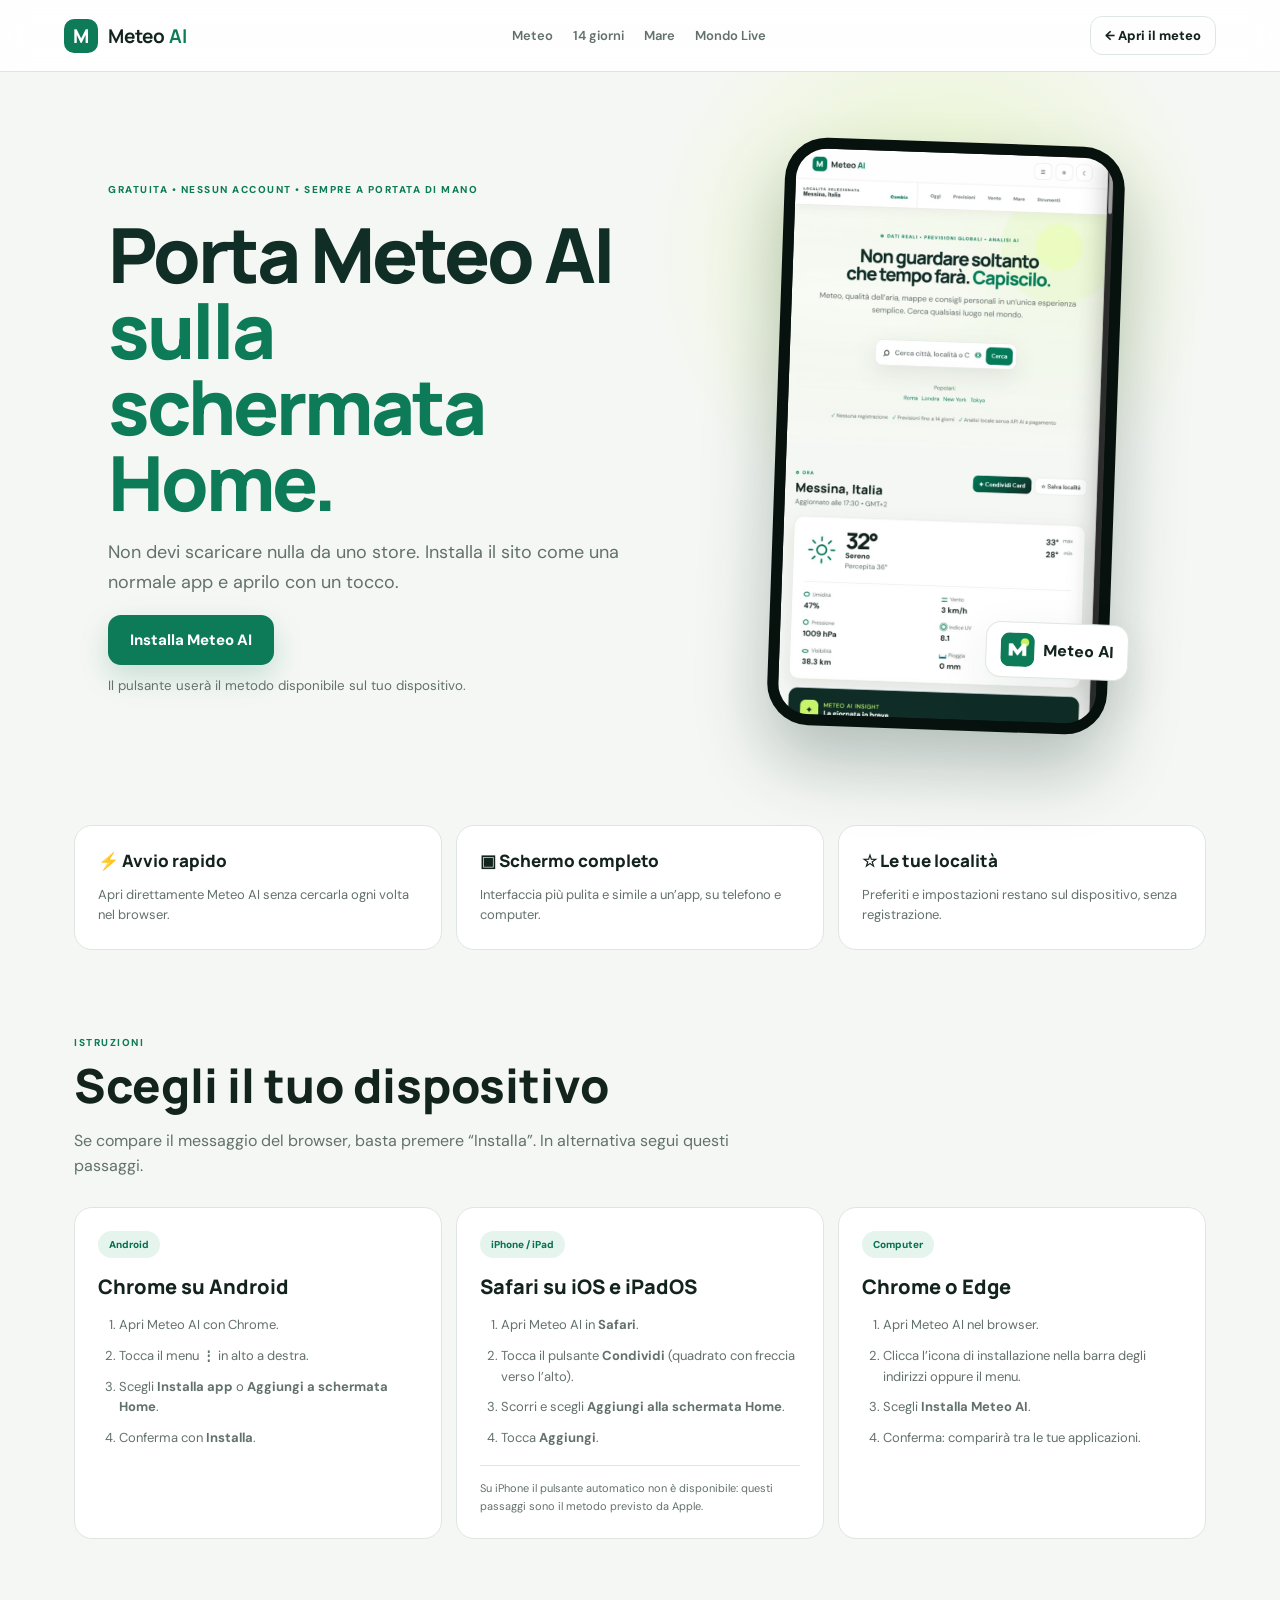
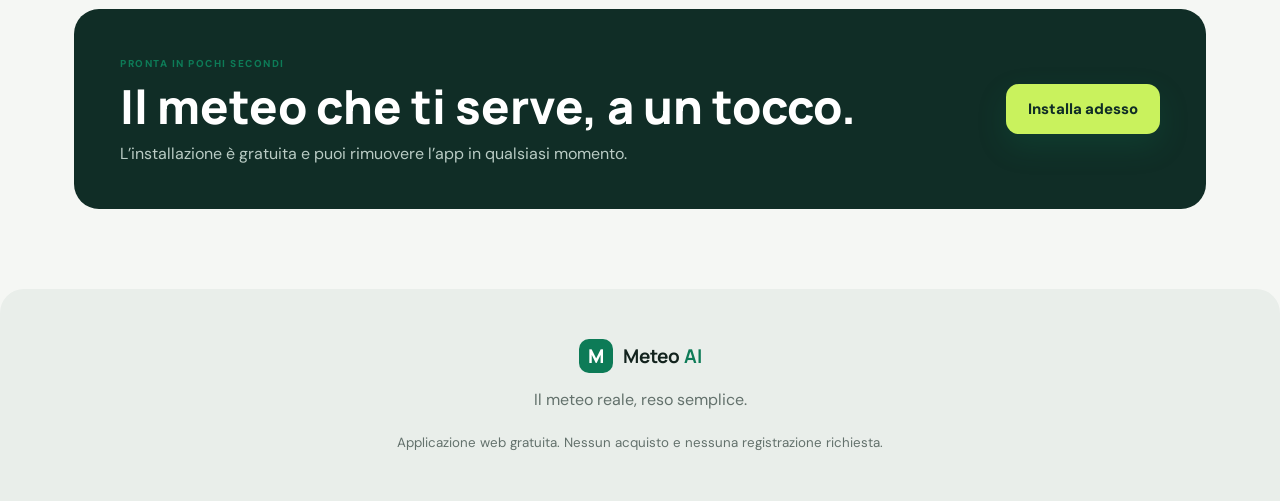
==== installa.html @ ae8e571f "Initial commit: Meteo AI project" ====
<!doctype html>
<html lang="it">
<head>
  <meta charset="UTF-8" />
  <meta name="viewport" content="width=device-width, initial-scale=1.0" />
  <meta name="description" content="Installa gratuitamente Meteo AI su Android, iPhone, iPad, Windows, macOS e Linux per consultare più rapidamente meteo, vento e mare." />
  <meta name="robots" content="index,follow,max-image-preview:large" />
  <meta name="theme-color" content="#0d7b57" />
  <meta property="og:title" content="Installa gratis Meteo AI sul tuo dispositivo" />
  <meta property="og:description" content="Aggiungi Meteo AI alla schermata Home: avvio rapido, esperienza a tutto schermo e nessun account necessario." />
  <meta property="og:type" content="website" />
  <meta property="og:url" content="https://meteo-ai.vercel.app/installa.html" />
  <meta property="og:site_name" content="Meteo AI" />
  <meta property="og:locale" content="it_IT" />
  <meta property="og:image" content="https://meteo-ai.vercel.app/social-preview.jpg?v=20260723b" />
  <meta property="og:image:url" content="https://meteo-ai.vercel.app/social-preview.jpg?v=20260723b" />
  <meta property="og:image:secure_url" content="https://meteo-ai.vercel.app/social-preview.jpg?v=20260723b" />
  <meta property="og:image:type" content="image/jpeg" />
  <meta property="og:image:width" content="1200" />
  <meta property="og:image:height" content="630" />
  <meta property="og:image:alt" content="Meteo AI — Il meteo reale, reso semplice" />
  <meta name="twitter:card" content="summary_large_image" />
  <meta name="twitter:image" content="https://meteo-ai.vercel.app/social-preview.jpg?v=20260723b" />
  <link rel="canonical" href="https://meteo-ai.vercel.app/installa.html" />
  <link rel="manifest" href="/manifest.webmanifest" />
  <link rel="icon" href="/icon.svg" type="image/svg+xml" />
  <link rel="apple-touch-icon" sizes="180x180" href="/apple-touch-icon.png" />
  <meta name="mobile-web-app-capable" content="yes" />
  <meta name="apple-mobile-web-app-capable" content="yes" />
  <meta name="apple-mobile-web-app-status-bar-style" content="default" />
  <meta name="apple-mobile-web-app-title" content="Meteo AI" />
  <title>Installa Meteo AI gratis | Android, iPhone e computer</title>
  <link rel="preconnect" href="https://fonts.googleapis.com">
  <link rel="preconnect" href="https://fonts.gstatic.com" crossorigin>
  <link href="https://fonts.googleapis.com/css2?family=DM+Sans:wght@400;500;600;700&family=Manrope:wght@600;700;800&display=swap" rel="stylesheet">
  <link rel="stylesheet" href="/styles.css" />
  <link rel="stylesheet" href="/install.css" />
  <script type="application/ld+json">
  {"@context":"https://schema.org","@type":"WebPage","name":"Installa Meteo AI","url":"https://meteo-ai.vercel.app/installa.html","description":"Guida per installare gratuitamente Meteo AI su smartphone, tablet e computer.","inLanguage":"it-IT","isPartOf":{"@id":"https://meteo-ai.vercel.app/#website"}}
  </script>
</head>
<body class="install-page">
  <header class="topbar install-topbar">
    <a class="brand" href="/"><span class="brand-mark">M</span><span>Meteo <b>AI</b></span></a>
    <nav><a href="/">Meteo</a><a href="/#fourteenDays">14 giorni</a><a href="/#marineSection">Mare</a><a href="/world-live.html">Mondo Live</a></nav>
    <a class="install-back" href="/">← Apri il meteo</a>
  </header>
  <main class="install-main">
    <section class="install-hero">
      <div>
        <span class="install-kicker">GRATUITA • NESSUN ACCOUNT • SEMPRE A PORTATA DI MANO</span>
        <h1>Porta Meteo AI<br><em>sulla schermata Home.</em></h1>
        <p>Non devi scaricare nulla da uno store. Installa il sito come una normale app e aprilo con un tocco.</p>
        <button class="install-primary" data-pwa-install>Installa Meteo AI</button>
        <small data-install-status>Il pulsante userà il metodo disponibile sul tuo dispositivo.</small>
      </div>
      <div class="install-phone" aria-hidden="true">
        <img src="/screenshots/app-mobile.png" alt="" />
        <span><img src="/icon-192.png" alt="" /> Meteo AI</span>
      </div>
    </section>

    <section class="install-benefits" aria-label="Vantaggi dell'installazione">
      <article><b>⚡ Avvio rapido</b><p>Apri direttamente Meteo AI senza cercarla ogni volta nel browser.</p></article>
      <article><b>▣ Schermo completo</b><p>Interfaccia più pulita e simile a un’app, su telefono e computer.</p></article>
      <article><b>☆ Le tue località</b><p>Preferiti e impostazioni restano sul dispositivo, senza registrazione.</p></article>
    </section>

    <section class="install-steps" id="istruzioni">
      <div class="install-heading"><span>ISTRUZIONI</span><h2>Scegli il tuo dispositivo</h2><p>Se compare il messaggio del browser, basta premere “Installa”. In alternativa segui questi passaggi.</p></div>
      <div class="device-grid">
        <article>
          <i>Android</i><h3>Chrome su Android</h3>
          <ol><li>Apri Meteo AI con Chrome.</li><li>Tocca il menu <b>⋮</b> in alto a destra.</li><li>Scegli <b>Installa app</b> o <b>Aggiungi a schermata Home</b>.</li><li>Conferma con <b>Installa</b>.</li></ol>
        </article>
        <article id="iphone">
          <i>iPhone / iPad</i><h3>Safari su iOS e iPadOS</h3>
          <ol><li>Apri Meteo AI in <b>Safari</b>.</li><li>Tocca il pulsante <b>Condividi</b> (quadrato con freccia verso l’alto).</li><li>Scorri e scegli <b>Aggiungi alla schermata Home</b>.</li><li>Tocca <b>Aggiungi</b>.</li></ol>
          <p class="device-note">Su iPhone il pulsante automatico non è disponibile: questi passaggi sono il metodo previsto da Apple.</p>
        </article>
        <article>
          <i>Computer</i><h3>Chrome o Edge</h3>
          <ol><li>Apri Meteo AI nel browser.</li><li>Clicca l’icona di installazione nella barra degli indirizzi oppure il menu.</li><li>Scegli <b>Installa Meteo AI</b>.</li><li>Conferma: comparirà tra le tue applicazioni.</li></ol>
        </article>
      </div>
    </section>

    <section class="install-cta">
      <div><span>PRONTA IN POCHI SECONDI</span><h2>Il meteo che ti serve, a un tocco.</h2><p>L’installazione è gratuita e puoi rimuovere l’app in qualsiasi momento.</p></div>
      <button data-pwa-install>Installa adesso</button>
    </section>
  </main>
  <footer><a class="brand" href="/"><span class="brand-mark">M</span><span>Meteo <b>AI</b></span></a><p>Il meteo reale, reso semplice.</p><small>Applicazione web gratuita. Nessun acquisto e nessuna registrazione richiesta.</small></footer>
  <script src="/pwa-install.js"></script>
</body>
</html>
---- styles.css ----
:root{--bg:#f5f7f4;--surface:#fff;--ink:#13231e;--muted:#6e7c77;--green:#0d7b57;--lime:#c9f25d;--line:#dfe6e1;--navy:#102d26;--shadow:0 18px 50px rgba(20,45,37,.09)}*{box-sizing:border-box}html{scroll-behavior:smooth}body{margin:0;background:var(--bg);color:var(--ink);font-family:'DM Sans',sans-serif}.topbar{height:72px;display:flex;align-items:center;justify-content:space-between;padding:0 max(5vw,24px);background:rgba(255,255,255,.88);backdrop-filter:blur(14px);border-bottom:1px solid var(--line);position:sticky;top:0;z-index:100}.brand{display:flex;align-items:center;gap:10px;color:var(--ink);text-decoration:none;font:700 19px Manrope}.brand b{color:var(--green)}.brand-mark{width:34px;height:34px;border-radius:10px;display:grid;place-items:center;background:var(--green);color:white;font-weight:800}.topbar nav{display:flex;gap:30px}.topbar nav a{color:var(--muted);text-decoration:none;font-size:14px;font-weight:600}.icon-btn,.save-btn{border:1px solid var(--line);background:var(--surface);border-radius:12px;padding:10px 14px;color:var(--ink);cursor:pointer}.hero{padding:88px 20px 58px;text-align:center;background:radial-gradient(circle at 80% 5%,rgba(201,242,93,.22),transparent 22%),radial-gradient(circle at 10% 50%,rgba(13,123,87,.08),transparent 23%)}.eyebrow{font-size:11px;font-weight:800;letter-spacing:1.6px;color:var(--green);display:flex;align-items:center;gap:8px}.hero .eyebrow{justify-content:center}.eyebrow span{width:7px;height:7px;background:var(--lime);border:2px solid var(--green);border-radius:50%}.hero h1{font:800 clamp(44px,6.5vw,84px)/.98 Manrope;margin:20px 0;color:var(--navy);letter-spacing:-4px}.hero h1 em{color:var(--green);font-style:normal}.hero>p{max-width:670px;margin:0 auto 32px;color:var(--muted);font-size:18px;line-height:1.65}.search{max-width:700px;margin:auto;display:flex;align-items:center;background:var(--surface);border:1px solid var(--line);box-shadow:var(--shadow);padding:8px;border-radius:17px;position:relative}.search>span{font-size:27px;margin:0 10px}.search input{flex:1;border:0;outline:0;background:transparent;font:500 16px DM Sans;color:var(--ink);min-width:0}.search button{border:0;border-radius:11px;padding:13px 23px;background:var(--green);color:white;font-weight:700;cursor:pointer}.search button[type=button]{background:transparent;color:var(--green);font-size:19px;padding:10px}.suggestions{position:absolute;display:none;left:0;right:0;top:64px;background:var(--surface);border:1px solid var(--line);border-radius:14px;box-shadow:var(--shadow);z-index:200;text-align:left;overflow:hidden}.suggestions.open{display:block}.suggestions button{display:block;width:100%;background:transparent;color:var(--ink);text-align:left;border-radius:0;padding:13px 18px;border-bottom:1px solid var(--line)}.quick{display:flex;gap:9px;justify-content:center;align-items:center;margin-top:18px;flex-wrap:wrap;color:var(--muted);font-size:13px}.quick button{border:0;background:transparent;color:var(--green);cursor:pointer}.dashboard,.map-section{max-width:1180px;margin:auto;padding:64px 24px}.location-row,.section-title{display:flex;align-items:end;justify-content:space-between;gap:20px;margin-bottom:24px}.location-row h2,.section-title h3{font:800 29px Manrope;margin:8px 0 3px}.location-row p,.section-title p{margin:0;color:var(--muted)}.weather-grid{display:grid;grid-template-columns:1.6fr 1fr;gap:20px}.current-card,.ai-card{background:var(--surface);border:1px solid var(--line);border-radius:22px;box-shadow:var(--shadow);padding:28px}.current-main{display:flex;justify-content:space-between;align-items:center}.current-main>div:first-child{display:flex;align-items:center;gap:18px}.big-icon{font-size:70px}.temperature{font:800 66px/.95 Manrope;letter-spacing:-4px}.current-main strong{font-size:17px}.current-main p{margin:3px 0;color:var(--muted)}.range{display:grid;grid-template-columns:auto auto;gap:4px 10px;text-align:right}.range b{font-size:19px}.range span{font-size:12px;color:var(--muted)}.metrics{border-top:1px solid var(--line);margin-top:26px;padding-top:22px;display:grid;grid-template-columns:repeat(3,1fr);gap:20px}.metrics div{display:flex;flex-direction:column;gap:6px}.metrics span{font-size:12px;color:var(--muted)}.metrics b{font-size:18px}.ai-card{background:var(--navy);color:white;box-shadow:none}.ai-head{display:flex;gap:12px;align-items:center}.ai-head>span{width:43px;height:43px;border-radius:13px;background:var(--lime);color:var(--navy);display:grid;place-items:center;font-size:20px}.ai-head div{display:flex;flex-direction:column}.ai-head small{color:var(--lime);letter-spacing:1.2px}.ai-card>p{font-size:17px;line-height:1.6;margin:26px 0}.advice{display:flex;gap:12px;background:rgba(255,255,255,.08);border:1px solid rgba(255,255,255,.12);padding:14px;border-radius:13px}.advice span{color:var(--lime)}.advice p{margin:0;font-size:14px}.disclaimer{display:block;margin-top:16px;color:#9fb1aa}.section-title{margin-top:48px}.section-title span{font-size:11px;letter-spacing:1.5px;font-weight:800;color:var(--green)}.hourly{display:flex;overflow:auto;background:var(--surface);border:1px solid var(--line);border-radius:19px;padding:18px}.hour{min-width:105px;text-align:center;padding:7px 15px;border-right:1px solid var(--line)}.hour:last-child{border:0}.hour.now{background:#eff8e1;border-radius:12px}.hour span,.day small{display:block;color:var(--muted);font-size:12px}.hour i{font-style:normal;font-size:28px;display:block;margin:12px 0}.tabs{display:flex;background:#e9eeea;border-radius:9px;padding:3px}.tabs button{border:0;background:transparent;border-radius:7px;padding:7px 12px;cursor:pointer}.tabs .active{background:white;color:var(--green);font-weight:700}.daily{display:grid;grid-template-columns:repeat(7,1fr);gap:10px}.day{background:var(--surface);border:1px solid var(--line);border-radius:15px;padding:16px;text-align:center}.day.today{border:2px solid var(--green)}.day i{font-style:normal;font-size:34px;display:block;margin:12px}.day .temps{display:flex;justify-content:center;gap:8px}.day .rain{color:#2583ad;font-size:11px;margin-top:9px}.map-section{padding-top:28px}#map{height:470px;border-radius:22px;box-shadow:var(--shadow);border:1px solid var(--line);z-index:1}.map-note{text-align:right;color:var(--muted);font-size:11px;margin-top:8px}.pro-section{max-width:1132px;margin:30px auto 80px;background:var(--navy);color:white;border-radius:28px;padding:48px 60px;display:flex;justify-content:space-between;align-items:center;background-image:radial-gradient(circle at 65% 30%,rgba(201,242,93,.16),transparent 30%)}.pro-section h2{font:800 40px/1.12 Manrope;margin:16px 0}.pro-section p{color:#b8c9c3;max-width:560px}.pro-badge{color:var(--lime);font-size:11px;font-weight:800;letter-spacing:1.5px}.price{display:grid;text-align:center;min-width:230px}.price span{font:800 38px Manrope}.price small{color:#b8c9c3}.price button{margin-top:16px;padding:14px;border:0;border-radius:11px;background:var(--lime);color:var(--navy);font-weight:800;cursor:pointer}.price em{font-style:normal;color:#9fb1aa;font-size:11px;margin-top:9px}footer{text-align:center;background:#e9eeea;padding:50px 20px;color:var(--muted)}footer .brand{justify-content:center}footer small{display:block;margin-top:24px}.toast{position:fixed;right:22px;bottom:22px;background:var(--navy);color:white;padding:13px 18px;border-radius:12px;transform:translateY(90px);transition:.3s;z-index:500}.toast.show{transform:translateY(0)}body.dark{--bg:#0c1714;--surface:#13231e;--ink:#f3f6f4;--muted:#9fb1aa;--line:#294039;--navy:#07110e;--shadow:0 18px 50px rgba(0,0,0,.22)}body.dark .topbar{background:rgba(12,23,20,.88)}body.dark .tabs{background:#1f342d}body.dark .tabs .active{background:#345346}body.dark .hour.now{background:#294039}body.dark footer{background:#101e1a}
@media(max-width:800px){.topbar nav{display:none}.hero{padding-top:60px}.hero h1{letter-spacing:-2.5px}.weather-grid{grid-template-columns:1fr}.daily{grid-template-columns:repeat(2,1fr)}.pro-section{margin:25px 20px 60px;padding:36px 28px;display:block}.price{margin-top:28px}.metrics{grid-template-columns:repeat(2,1fr)}.current-main{align-items:flex-start}.big-icon{font-size:48px}.temperature{font-size:52px}.location-row{align-items:flex-start}.search button[type=submit]{padding:13px}.quick span{width:100%}}
@media(max-width:460px){.dashboard,.map-section{padding-left:15px;padding-right:15px}.current-card,.ai-card{padding:21px}.save-btn{font-size:0}.save-btn:first-letter{font-size:18px}.range{display:none}.daily{grid-template-columns:repeat(2,1fr)}#map{height:360px}.hero>p{font-size:16px}.search>span{display:none}}
.header-actions{display:flex;gap:8px}.extras-grid{display:grid;grid-template-columns:repeat(3,1fr);gap:16px}.extra-card{background:var(--surface);border:1px solid var(--line);border-radius:18px;padding:22px}.extra-card>span{font-size:11px;font-weight:800;letter-spacing:1.2px;color:var(--green)}.extra-card>b{display:block;font:800 42px Manrope;margin-top:12px}.extra-card p{color:var(--muted);margin:5px 0}.extra-card small{color:var(--muted)}.meter{height:7px;border-radius:8px;background:linear-gradient(90deg,#71c56d,#e9cf54,#ef8a4c,#c85369);margin:18px 0 8px;overflow:hidden}.meter i{display:block;width:4px;height:14px;background:var(--ink);transform:translate(0,-3px);transition:.5s}.sun-row{display:flex;justify-content:space-between;align-items:center;margin:23px 0}.sun-row>div{display:grid;gap:4px;text-align:center}.sun-row>div:nth-child(2){font-size:38px}.activity-list{display:grid;gap:9px;margin-top:15px}.activity{display:flex;justify-content:space-between;padding:10px;background:var(--bg);border-radius:10px;font-size:13px}.activity b.good{color:var(--green)}.activity b.warn{color:#c77920}.compare-box{background:var(--surface);border:1px solid var(--line);border-radius:18px;padding:18px;display:grid;grid-template-columns:1fr auto;gap:10px}.compare-box input,dialog input{border:1px solid var(--line);background:var(--bg);color:var(--ink);border-radius:11px;padding:13px;font:inherit}.compare-box>button,dialog form>button{border:0;border-radius:11px;background:var(--green);color:white;padding:12px 20px;font-weight:700;cursor:pointer}.compare-result{grid-column:1/-1;min-height:66px;background:var(--bg);border-radius:12px;padding:15px;color:var(--muted)}.compare-cities{display:grid;grid-template-columns:1fr auto 1fr;align-items:center;text-align:center;gap:16px}.compare-cities b{color:var(--ink);display:block}.compare-cities strong{font-size:24px;color:var(--ink)}.footer-links{display:flex;justify-content:center;gap:18px}.footer-links button{background:transparent;border:0;color:var(--green);cursor:pointer}.drawer{position:fixed;right:0;top:0;height:100vh;width:min(390px,92vw);background:var(--surface);z-index:1001;padding:32px;transform:translateX(102%);transition:.3s;box-shadow:-20px 0 50px rgba(0,0,0,.18)}.drawer.open{transform:none}.drawer-close,.modal-close{position:absolute;right:18px;top:14px;border:0;background:transparent;color:var(--ink);font-size:28px;cursor:pointer}.overlay{position:fixed;inset:0;background:rgba(3,14,10,.55);opacity:0;pointer-events:none;z-index:1000;transition:.3s}.overlay.open{opacity:1;pointer-events:auto}.saved-item{display:flex;align-items:center;justify-content:space-between;border-bottom:1px solid var(--line);padding:14px 0}.saved-item button{border:0;background:transparent;color:var(--green);cursor:pointer}.saved-item .remove{color:#bc4e4e}dialog{max-width:440px;width:calc(100% - 30px);border:1px solid var(--line);border-radius:22px;background:var(--surface);color:var(--ink);padding:35px;box-shadow:var(--shadow)}dialog::backdrop{background:rgba(3,14,10,.65)}dialog h2{font:800 26px Manrope;margin:10px 0}dialog p{color:var(--muted)}dialog form{display:grid;gap:13px;margin-top:22px}dialog label{display:grid;gap:6px;font-size:13px;font-weight:700}dialog .secondary{background:transparent;color:var(--green);border:1px solid var(--green)}dialog>small{display:block;margin-top:15px;color:var(--muted)}.modal-icon{width:43px;height:43px;display:grid;place-items:center;border-radius:12px;background:var(--green);color:#fff;font-weight:800}.cookie-banner{position:fixed;left:22px;right:22px;bottom:20px;z-index:900;background:var(--surface);border:1px solid var(--line);border-radius:16px;padding:17px 20px;box-shadow:var(--shadow);display:flex;align-items:center;justify-content:space-between;gap:20px}.cookie-banner.hidden{display:none}.cookie-banner p{margin:3px 0;color:var(--muted);font-size:13px}.cookie-banner button{border:1px solid var(--line);border-radius:9px;padding:10px 13px;background:transparent;color:var(--ink);cursor:pointer}.cookie-banner button:last-child{background:var(--green);color:white;border-color:var(--green)}
@media(max-width:800px){.header-actions #savedBtn span{display:none}.extras-grid{grid-template-columns:1fr}.cookie-banner{display:block}.cookie-banner>div:last-child{margin-top:12px}.compare-cities{grid-template-columns:1fr}.compare-cities>span{display:none}}
@media(max-width:520px){.header-actions{gap:4px}.icon-btn{padding:9px}.compare-box{grid-template-columns:1fr}.compare-box>button{grid-column:1}.compare-result{grid-column:1}.cookie-banner{left:10px;right:10px}}

/* Redesign prodotto */
.hero{min-height:610px;position:relative;overflow:hidden;display:flex;flex-direction:column;justify-content:center}.hero:before{content:'';position:absolute;inset:0;background:linear-gradient(180deg,rgba(245,247,244,.05),var(--bg));pointer-events:none}.hero>*:not(.hero-weather){position:relative;z-index:2}.hero h1{font-size:clamp(43px,5.7vw,76px);max-width:1050px;margin-left:auto;margin-right:auto}.hero-weather{position:absolute;inset:0;pointer-events:none}.hero-weather i{position:absolute;border-radius:50%;filter:blur(2px);opacity:.5}.hero-weather i:first-child{width:380px;height:380px;right:-80px;top:-110px;background:radial-gradient(circle,#e5ff91 0 20%,rgba(201,242,93,.25) 21% 50%,transparent 51%)}.hero-weather i:nth-child(2){width:560px;height:160px;left:-100px;top:130px;background:rgba(255,255,255,.7);filter:blur(35px);border-radius:60%}.hero-weather i:nth-child(3){width:260px;height:90px;left:24%;top:80px;background:rgba(255,255,255,.5);filter:blur(28px)}.trust-row{display:flex;justify-content:center;gap:26px;margin-top:30px;color:var(--muted);font-size:12px}.trust-row span:First-letter{color:var(--green)}body.weather-rain .hero{background:linear-gradient(155deg,#dce7e7,#edf3ef)}body.weather-rain .hero-weather i:first-child{background:radial-gradient(circle,#d4eeff 0 20%,rgba(92,155,188,.18) 21% 50%,transparent 51%)}body.weather-cloud .hero{background:linear-gradient(150deg,#edf0ed,#dfe8e5)}body.weather-clear .hero{background:linear-gradient(150deg,#f6f8f2,#edf8d5)}body.is-night .hero{background:linear-gradient(150deg,#10231e,#173b31);color:white}body.is-night .hero h1{color:white}body.is-night .hero>p,body.is-night .trust-row{color:#b8c9c3}.metric-icon{display:inline-block;width:13px;height:13px;border:2px solid var(--green);border-radius:50%;vertical-align:-2px;margin-right:4px}.metric-icon.drop{border-radius:60% 40% 60% 40%;transform:rotate(45deg)}.metric-icon.wind{border-left:0;border-right:0;border-radius:0;height:9px}.metric-icon.pressure{box-shadow:inset 0 0 0 3px var(--surface)}.metric-icon.sun{border-radius:50%;box-shadow:0 0 0 2px var(--surface),0 0 0 3px var(--green)}.metric-icon.eye{width:15px;height:9px;border-radius:50%}.metric-icon.rain{border-top:0;border-left:0;border-right:0;border-radius:0;box-shadow:4px 4px 0 -2px #2583ad,-4px 4px 0 -2px #2583ad}.chart-card{background:var(--surface);border:1px solid var(--line);border-radius:20px;padding:24px;margin-top:18px;box-shadow:var(--shadow)}.chart-head{display:flex;justify-content:space-between;gap:20px;align-items:flex-start}.chart-head span{font-size:11px;color:var(--green);letter-spacing:1px;font-weight:800}.chart-head h3{font:700 18px Manrope;margin:5px 0 20px}.chart-legend{display:flex;gap:15px}.chart-legend span{color:var(--muted);letter-spacing:0;font-weight:500}.chart-legend i{display:inline-block;width:8px;height:8px;border-radius:50%;margin-right:5px}.temp-dot{background:var(--green)}.rain-dot{background:#61aedd}#weatherChart{width:100%;height:260px;display:block}.ad-slot{min-height:105px;border:1px dashed #b9c6bf;border-radius:14px;margin-top:24px;display:flex;flex-direction:column;align-items:center;justify-content:center;color:var(--muted);background:rgba(255,255,255,.35);text-align:center}.ad-slot small{font-size:9px;letter-spacing:1.5px}.ad-slot div{font-weight:700;font-size:13px;margin:5px}.ad-slot span{font-size:10px}.ad-horizontal{margin-top:40px}.ai-explainer,.account-value,.plans-section{max-width:1132px;margin:30px auto 80px;border-radius:28px;padding:58px 60px}.ai-explainer{background:var(--navy);color:white;display:grid;grid-template-columns:1fr 1fr;gap:60px}.ai-explainer h2,.account-value h2,.plans-head h2{font:800 clamp(32px,4vw,48px)/1.08 Manrope;margin:15px 0}.ai-explainer-copy p{color:#b8c9c3;line-height:1.7}.ai-examples{display:grid;gap:12px}.ai-examples>div{display:grid;grid-template-columns:55px 1fr;gap:12px;background:rgba(255,255,255,.07);border:1px solid rgba(255,255,255,.1);border-radius:14px;padding:15px}.ai-examples span{color:var(--lime);font-size:12px;font-weight:800}.ai-examples p{margin:0;color:#cbd8d3;font-size:14px;line-height:1.5}.ai-examples b{display:block;color:white}.account-value{display:grid;grid-template-columns:.85fr 1.15fr;gap:60px;background:var(--surface);border:1px solid var(--line);box-shadow:var(--shadow)}.account-copy>p{color:var(--muted);line-height:1.7}.account-copy>button{display:block;background:var(--green);color:white;border:0;border-radius:11px;padding:14px 18px;font-weight:800;margin:23px 0 7px;cursor:pointer}.account-copy>small{color:var(--muted)}.benefit-grid{display:grid;grid-template-columns:1fr 1fr;gap:14px}.benefit-grid>div{background:var(--bg);border:1px solid var(--line);border-radius:16px;padding:18px}.benefit-grid i{display:grid;place-items:center;width:32px;height:32px;border-radius:9px;background:#eaf5d1;color:var(--green);font-style:normal;font-weight:800;margin-bottom:15px}.benefit-grid b{display:block}.benefit-grid p{color:var(--muted);font-size:13px;line-height:1.5;margin-bottom:0}.plans-section{padding-top:30px}.plans-head{text-align:center;max-width:760px;margin:auto}.plans-head p{color:var(--muted)}.plans-grid{display:grid;grid-template-columns:1fr 1fr;gap:18px;max-width:820px;margin:40px auto 0}.plan-card{position:relative;background:var(--surface);border:1px solid var(--line);border-radius:22px;padding:30px}.plan-card.featured{border:2px solid var(--green);box-shadow:0 22px 60px rgba(13,123,87,.17)}.plan-card>span{font-size:11px;font-weight:800;letter-spacing:1.3px;color:var(--green)}.plan-card h3{font:800 34px Manrope;margin:14px 0 5px}.plan-card h3 small{font:500 13px DM Sans;color:var(--muted)}.plan-card>p{color:var(--muted)}.plan-card ul{list-style:none;padding:12px 0;margin:0}.plan-card li{padding:9px 0;border-bottom:1px solid var(--line);font-size:14px}.plan-card li:before{content:'✓';color:var(--green);font-weight:800;margin-right:9px}.plan-card li.muted{color:var(--muted)}.plan-card button{width:100%;border:1px solid var(--green);background:transparent;color:var(--green);border-radius:11px;padding:14px;font-weight:800;cursor:pointer;margin-top:16px}.plan-card.featured button{background:var(--green);color:white}.plan-card>em{display:block;text-align:center;font-style:normal;color:var(--muted);font-size:11px;margin-top:8px}.popular{position:absolute;right:20px;top:-13px;background:var(--lime);color:var(--navy);padding:7px 12px;border-radius:20px;font-size:10px;font-weight:800}.pro-section{display:none}
@media(max-width:800px){.hero{min-height:560px}.trust-row{gap:10px;flex-wrap:wrap}.ai-explainer,.account-value{grid-template-columns:1fr;gap:30px;margin:20px;border-radius:22px;padding:38px 28px}.plans-section{padding:35px 20px;margin-bottom:35px}.plans-grid{grid-template-columns:1fr}.chart-head{display:block}.chart-legend{margin-bottom:15px}.topbar nav{display:none}}
@media(max-width:520px){.hero{padding-left:15px;padding-right:15px}.hero h1{font-size:39px}.hero .eyebrow{font-size:9px}.trust-row{display:none}.benefit-grid{grid-template-columns:1fr}.ai-explainer,.account-value{margin-left:12px;margin-right:12px}.plans-section{padding-left:12px;padding-right:12px}.chart-card{padding:17px}.chart-legend{display:grid;gap:5px}}
.weather-svg{width:34px;height:34px;color:var(--green);display:block;margin:auto}.weather-svg.large{width:76px;height:76px}.big-icon{color:var(--green);display:grid;place-items:center}.hour i,.day i{display:grid;place-items:center;min-height:38px}.hour .weather-svg{width:31px;height:31px}.day .weather-svg{width:38px;height:38px}.user-pro .ad-slot{display:none}
.weather-window{margin-top:22px;background:linear-gradient(135deg,#102d26,#17493b);color:white;border-radius:22px;padding:30px;display:grid;grid-template-columns:.9fr 1.1fr;gap:28px;box-shadow:var(--shadow)}.window-intro>span{color:#d8f77d;font-size:10px;font-weight:800;letter-spacing:1.4px}.window-intro h3{font:800 27px Manrope;margin:10px 0}.window-intro p{color:#c3d2cd;line-height:1.6;margin-bottom:0}.activity-picker{grid-column:1/-1;display:flex;gap:8px;flex-wrap:wrap}.activity-picker button{border:1px solid rgba(255,255,255,.22);color:#eaf1ee;background:rgba(255,255,255,.06);border-radius:24px;padding:9px 14px;font-weight:700;cursor:pointer}.activity-picker button:hover,.activity-picker button.active{background:#c9f25d;color:#102d26;border-color:#c9f25d}.window-result{display:grid;grid-template-columns:repeat(3,1fr);gap:10px;align-self:center}.window-card{background:rgba(255,255,255,.08);border:1px solid rgba(255,255,255,.13);border-radius:14px;padding:15px}.window-card.best{background:#fff;color:#13231e}.window-card>span{font-size:10px;color:#bcd0c9;text-transform:uppercase}.window-card.best>span{color:#527068}.window-card b{display:block;font:800 17px Manrope;margin:5px 0}.window-card p{font-size:11px;color:#bbccc6;margin:5px 0;line-height:1.35}.window-card.best p{color:#5b6c66}.window-score{display:flex;align-items:center;gap:6px;margin-top:10px}.window-score i{height:5px;flex:1;background:rgba(255,255,255,.18);border-radius:5px;overflow:hidden}.window-card.best .window-score i{background:#e4ebe7}.window-score i:after{content:'';display:block;width:var(--score);height:100%;background:#c9f25d}.window-score strong{font-size:11px}.window-loading{grid-column:1/-1;color:#c3d2cd}.account-value .pro-badge,.plans-section .pro-badge{color:#086f50}
body.dark{--green:#72d6af;--muted:#b3c2bd;--line:#365149}body.dark.weather-clear .hero,body.dark.weather-cloud .hero,body.dark.weather-rain .hero{background:linear-gradient(150deg,#10231e,#173b31)}body.dark .hero:before{background:linear-gradient(180deg,rgba(7,17,14,.05),#0c1714)}body.dark .hero h1{color:#f4faf7}body.dark .hero>p,body.dark .trust-row{color:#c0cec9}body.dark .hero-weather i:nth-child(2),body.dark .hero-weather i:nth-child(3){background:rgba(130,177,159,.16)}body.dark .search button[type=submit],body.dark .account-copy>button,body.dark .plan-card.featured button,body.dark .cookie-banner button:last-child{background:#087654;color:#fff}body.dark .brand-mark{background:#087654}body.dark .account-value .pro-badge,body.dark .plans-section .pro-badge{color:#72d6af}body.dark .benefit-grid i{background:#26483c;color:#d9f58b}body.dark .ad-slot{background:rgba(255,255,255,.025);border-color:#527067;color:#b3c2bd}body.dark .plan-card li,body.dark .saved-item{border-color:#365149}body.dark .plan-card.featured{border-color:#72d6af}body.dark dialog .secondary{color:#72d6af;border-color:#72d6af}body.dark .tabs button{color:#c6d2ce}body.dark .tabs .active{color:#fff}body.dark .quick button,body.dark .footer-links button{color:#72d6af}body.dark .weather-svg{color:#72d6af}
@media(max-width:900px){.weather-window{grid-template-columns:1fr}.window-result{grid-column:1/-1}}
@media(max-width:620px){.weather-window{padding:23px 18px}.window-result{grid-template-columns:1fr}.activity-picker{flex-wrap:nowrap;overflow:auto;padding-bottom:5px}.activity-picker button{white-space:nowrap}}
.window-result{grid-column:2;grid-row:1}@media(max-width:900px){.window-result{grid-column:1;grid-row:auto}}
:root{--muted:#63716c}
.ai-tools{max-width:1132px;margin:30px auto 80px;display:grid;grid-template-columns:1.08fr .92fr;gap:18px}.ask-ai-card,.travel-card{background:var(--surface);border:1px solid var(--line);border-radius:24px;padding:32px;box-shadow:var(--shadow)}.tool-heading>span{color:#087052;font-size:10px;font-weight:800;letter-spacing:1.3px}.tool-heading h2{font:800 30px Manrope;margin:9px 0}.tool-heading p{color:var(--muted);line-height:1.6}.question-chips{display:flex;gap:7px;flex-wrap:wrap;margin:22px 0 10px}.question-chips button{background:var(--bg);color:var(--ink);border:1px solid var(--line);border-radius:20px;padding:8px 11px;font-size:11px;cursor:pointer}.question-chips button:hover{border-color:var(--green);color:#087052}.ask-form{display:flex;gap:8px}.ask-form input,.travel-form input,.travel-form select{min-width:0;width:100%;background:var(--bg);color:var(--ink);border:1px solid var(--line);border-radius:11px;padding:13px;font:inherit}.ask-form input{flex:1}.ask-form button,.travel-form button{border:0;border-radius:11px;padding:13px 18px;background:#087654;color:white;font-weight:800;cursor:pointer}.ai-answer{display:flex;gap:12px;min-height:105px;margin-top:14px;background:var(--navy);color:white;border-radius:15px;padding:18px}.ai-answer p{margin:0;line-height:1.6;color:#e5eeea}.ai-avatar{width:34px;height:34px;flex:0 0 34px;border-radius:10px;background:var(--lime);color:var(--navy);display:grid;place-items:center;font-size:11px;font-weight:900}.ai-answer.loading p{opacity:.65}.ai-source{display:block;color:var(--muted);font-size:10px;margin-top:9px}.travel-form{display:grid;grid-template-columns:1fr 1fr 80px;gap:9px;margin-top:18px}.travel-form label{display:grid;gap:5px;color:var(--muted);font-size:11px}.travel-form button{grid-column:1/-1}.travel-result{margin-top:15px;background:var(--bg);border-radius:14px;padding:16px;color:var(--muted);min-height:105px}.travel-summary{color:var(--ink);line-height:1.55}.packing-list{display:flex;gap:7px;flex-wrap:wrap;margin-top:12px}.packing-list span{background:var(--surface);border:1px solid var(--line);border-radius:18px;padding:7px 10px;color:var(--ink);font-size:11px}.travel-days{display:flex;gap:6px;overflow:auto;margin-top:12px}.travel-day{min-width:83px;background:var(--surface);border:1px solid var(--line);border-radius:10px;padding:9px;text-align:center;color:var(--ink);font-size:11px}.travel-day .weather-svg{width:27px;height:27px;margin:6px auto}.travel-day b{display:block}.tool-error{color:#a63d3d}.tool-note{font-size:10px;color:var(--muted)}body.dark .tool-heading>span,body.dark .question-chips button:hover{color:#72d6af}body.dark .question-chips button{background:#172923}body.dark .ai-answer{background:#07110e}body.dark .packing-list span,body.dark .travel-day{background:#182b25}
@media(max-width:900px){.ai-tools{grid-template-columns:1fr;margin:20px}.travel-form{grid-template-columns:1fr 1fr 80px}}
@media(max-width:560px){.ai-tools{margin:12px}.ask-ai-card,.travel-card{padding:23px 18px}.ask-form{display:grid}.travel-form{grid-template-columns:1fr}.travel-form button{grid-column:1}.question-chips{flex-wrap:nowrap;overflow:auto}.question-chips button{white-space:nowrap}}

/* Contrasto accessibile e sezione architettura gratuita */
.zero-cost-section{margin-top:10px}.zero-cost-section .account-copy{align-self:center}.zero-cost-section .benefit-grid i{color:#075c43}.search input::placeholder,.compare-box input::placeholder,.ask-form input::placeholder,.travel-form input::placeholder{color:var(--muted);opacity:1}.icon-btn:focus-visible,button:focus-visible,input:focus-visible,select:focus-visible,a:focus-visible{outline:3px solid var(--lime);outline-offset:3px}.day .rain{color:#176a91}.tool-heading>span,.question-chips button:hover{color:#075f46}
body.dark .day .rain{color:#83c9ee}body.dark .extra-card>span,body.dark .section-title span,body.dark .eyebrow{color:#8be2c1}body.dark .zero-cost-section .benefit-grid i{color:#e6f6a9}body.dark .disclaimer{color:#b7c8c1}body.dark .map-note,body.dark .ai-source,body.dark .tool-note{color:#c1d0ca}body.dark input::placeholder{color:#aebdb8}body.dark .saved-item button{color:#8be2c1}

/* Vento, mare e trasparenza previsionale */
.topbar nav{gap:20px}.topbar nav a{font-size:13px}.hidden{display:none!important}.confidence-badge{display:inline-block;margin-top:10px;border-radius:20px;padding:4px 8px;font-size:9px;font-weight:800}.confidence-badge.high{background:#e5f4cf;color:#366312}.confidence-badge.medium{background:#fff0c7;color:#7b5700}.confidence-badge.low{background:#edf0ee;color:#5e6c67}.confidence-panel{margin-top:18px;padding:24px;background:var(--surface);border:1px solid var(--line);border-radius:20px;display:grid;grid-template-columns:.9fr 1.1fr;gap:24px;box-shadow:var(--shadow)}.confidence-copy>span,.wind-ai>span,.sea-score-card>span,.marine-ai>span{font-size:10px;font-weight:800;letter-spacing:1.3px;color:var(--green)}.confidence-copy h3{font:800 22px Manrope;margin:8px 0}.confidence-copy p{color:var(--muted);line-height:1.55;margin:0}.confidence-steps{display:grid;grid-template-columns:repeat(3,1fr);gap:8px}.confidence-steps>div{background:var(--bg);border:1px solid var(--line);border-radius:13px;padding:15px}.confidence-steps b,.confidence-steps span{display:block}.confidence-steps span{font-size:10px;color:var(--muted);margin:3px 0 12px}.confidence-steps i{display:block;height:6px;border-radius:6px}.confidence-steps i.high{background:#77b83e}.confidence-steps i.medium{background:#e0b337}.confidence-steps i.low{background:#9aa9a3}.confidence-panel>small{grid-column:1/-1;color:var(--muted);font-size:10px}
.wind-dashboard{display:grid;grid-template-columns:1.15fr .85fr;gap:16px}.wind-primary,.wind-ai{border-radius:20px;padding:25px}.wind-primary{background:var(--surface);border:1px solid var(--line);box-shadow:var(--shadow)}.wind-compass{display:flex;align-items:center;gap:24px}.wind-compass>div:last-child{display:grid;gap:3px}.wind-compass small,.wind-numbers small,.wind-best small{font-size:9px;letter-spacing:1.2px;color:var(--muted);font-weight:800}.wind-compass b{font:800 24px Manrope}.wind-compass span{color:var(--muted)}.compass-ring{position:relative;width:130px;height:130px;flex:0 0 130px;border:1px solid var(--line);border-radius:50%;background:radial-gradient(circle,var(--bg) 0 40%,transparent 41%),repeating-conic-gradient(from 0deg,var(--line) 0 1deg,transparent 1deg 15deg)}.compass-ring span{position:absolute;font-size:9px;font-weight:800;color:var(--muted)}.compass-ring span:nth-child(1){top:7px;left:61px}.compass-ring span:nth-child(2){right:8px;top:59px}.compass-ring span:nth-child(3){bottom:7px;left:61px}.compass-ring span:nth-child(4){left:7px;top:59px}.compass-ring i{position:absolute;inset:25px;display:grid;place-items:center;color:var(--green);font:normal 800 45px/1 Manrope;transition:transform .5s}.wind-numbers{display:grid;grid-template-columns:repeat(3,1fr);gap:10px;margin-top:22px}.wind-numbers>div{background:var(--bg);border-radius:12px;padding:13px}.wind-numbers b{display:block;font:800 25px Manrope;margin-top:4px}.wind-numbers span{font-size:10px;color:var(--muted)}.wind-ai{background:linear-gradient(145deg,#102d26,#17634d);color:#fff}.wind-ai>span{color:#d8f77d}.wind-ai h4{font:800 25px Manrope;margin:13px 0 8px}.wind-ai p{color:#d1dfda;line-height:1.55}.wind-best{margin-top:22px;padding:14px;border:1px solid rgba(255,255,255,.16);background:rgba(255,255,255,.07);border-radius:12px}.wind-best small{display:block;color:#bcd0c9}.wind-best b{display:block;margin-top:5px}.wind-hours,.marine-hours{grid-column:1/-1;display:flex;overflow:auto;background:var(--surface);border:1px solid var(--line);border-radius:17px;padding:13px}.wind-hour,.marine-hour{min-width:112px;text-align:center;padding:8px 13px;border-right:1px solid var(--line)}.wind-hour:last-child,.marine-hour:last-child{border:0}.wind-hour span,.wind-hour small,.marine-hour span,.marine-hour small{display:block;color:var(--muted);font-size:10px}.wind-hour i{display:block;width:25px;margin:9px auto;color:var(--green);font-style:normal;font-size:25px}.wind-hour b,.marine-hour b{font-size:13px}
.marine-section{max-width:1180px;margin:0 auto;padding:35px 24px 75px}.marine-section .section-title{align-items:center}.marine-load{border:0;border-radius:12px;background:var(--green);color:#fff;padding:13px 18px;font-weight:800;cursor:pointer;white-space:nowrap}.marine-load:disabled{opacity:.6;cursor:wait}.marine-empty{min-height:250px;border:1px dashed var(--line);border-radius:22px;background:linear-gradient(145deg,var(--surface),var(--bg));display:grid;place-items:center;text-align:center;align-content:center;padding:35px}.marine-empty h4{font:800 22px Manrope;margin:8px 0}.marine-empty p{max-width:570px;margin:0;color:var(--muted);line-height:1.6}.marine-symbol{width:58px;height:58px;border-radius:50%;display:grid;place-items:center;background:#dff3ef;color:#087052;font:800 35px Manrope}.loading-wave{animation:wavePulse 1.2s ease-in-out infinite}@keyframes wavePulse{50%{transform:translateY(-6px);opacity:.65}}.marine-dashboard{display:grid;grid-template-columns:.8fr 1.2fr;gap:16px}.sea-score-card{grid-row:span 2;background:linear-gradient(145deg,#082e3c,#0c5969);color:white;border-radius:22px;padding:28px}.sea-score-card>span{color:#9de9ec}.sea-score{display:flex;align-items:end;margin:22px 0 8px}.sea-score strong{font:800 68px/.85 Manrope}.sea-score small{color:#b8d9dd}.sea-score-card h4{font:800 25px Manrope;margin:16px 0 8px}.sea-score-card p{color:#c9e0e3;line-height:1.55}.marine-metrics{display:grid;grid-template-columns:repeat(2,1fr);gap:10px}.marine-metrics article{background:var(--surface);border:1px solid var(--line);border-radius:16px;padding:19px}.marine-metrics span{display:block;color:var(--green);font-size:9px;font-weight:800;letter-spacing:1.1px}.marine-metrics b{display:block;font:800 27px Manrope;margin:8px 0 2px}.marine-metrics small{color:var(--muted)}.marine-ai{background:var(--surface);border:1px solid var(--line);border-radius:16px;padding:19px}.marine-ai p{line-height:1.55;margin:8px 0;color:var(--ink)}.marine-ai small{color:var(--muted)}.marine-hour i{display:block;color:#1593a7;font:800 25px Manrope;margin:5px}.marine-warning{color:var(--muted);font-size:10px;text-align:center;margin:12px 0 0}

/* i18n Language Switcher */
.lang-selector{position:relative;display:inline-block}
.lang-selector button{display:flex;align-items:center;gap:6px;font-size:13px;font-weight:700;cursor:pointer}
.lang-menu{position:absolute;top:100%;right:0;margin-top:6px;background:var(--surface);border:1px solid var(--line);border-radius:12px;box-shadow:var(--shadow);display:none;flex-direction:column;min-width:140px;z-index:200;overflow:hidden}
.lang-menu.open{display:flex}
.lang-menu button{border:0;background:transparent;padding:10px 14px;text-align:left;color:var(--ink);font-size:13px;font-weight:600;cursor:pointer;width:100%;border-bottom:1px solid var(--line)}
.lang-menu button:last-child{border-bottom:0}
.lang-menu button:hover{background:var(--bg);color:var(--green)}

/* PWA Install Button & Share Card Button */
.pwa-install-btn{background:var(--green);color:white!important;border-color:var(--green);font-weight:700}
.share-card-btn{background:linear-gradient(135deg,#087654,#102d26);color:white!important;border:0;font-weight:700}
.share-card-btn:hover{opacity:.9}

/* Historical Weather Section */
.history-section{margin-top:20px;padding:26px;border:1px solid var(--line);border-radius:22px;background:var(--surface);box-shadow:var(--shadow)}
.history-head{display:flex;justify-content:space-between;align-items:center;gap:18px;margin-bottom:18px}
.history-head span{color:#087052;font-size:9px;font-weight:800;letter-spacing:1.25px}
.history-head h3{font:800 22px Manrope;margin:6px 0}
.history-head p{color:var(--muted);margin:0;line-height:1.5}
.history-btn{border:0;border-radius:11px;background:#087654;color:#fff;padding:12px 18px;font-weight:800;cursor:pointer;white-space:nowrap}
.history-grid{display:grid;grid-template-columns:repeat(3,1fr);gap:14px;margin-top:16px}
.history-card{background:var(--bg);border:1px solid var(--line);border-radius:15px;padding:18px;text-align:center}
.history-card small{display:block;color:var(--muted);font-size:11px;font-weight:700}
.history-card b{display:block;font:800 28px Manrope;margin:8px 0 4px}
.history-card span{font-size:12px;font-weight:700;padding:4px 8px;border-radius:12px}
.anomaly-warm{background:#fde8e8;color:#a32a2a}
.anomaly-cool{background:#e3f2fd;color:#1565c0}
.anomaly-normal{background:#e8f5e9;color:#2e7d32}

/* Share Card Modal */
#shareModal{max-width:540px;text-align:center}
.share-canvas-container{width:100%;max-width:440px;margin:15px auto;border-radius:16px;overflow:hidden;box-shadow:var(--shadow)}
.share-canvas-container canvas{width:100%;height:auto;display:block}
.share-actions{display:flex;gap:10px;justify-content:center;margin-top:18px}
.share-actions button{flex:1;padding:12px 16px;border-radius:11px;font-weight:700;cursor:pointer}
.btn-share-native{background:var(--green);color:white;border:0}
.btn-download-png{background:transparent;color:var(--ink);border:1px solid var(--line)}

@media(max-width:768px){
  .history-grid{grid-template-columns:1fr}
  .history-head{flex-direction:column;align-items:flex-start}
}

.wind-days{grid-column:1/-1;display:flex;overflow:auto;background:var(--surface);border:1px solid var(--line);border-radius:17px;padding:13px}.wind-day{min-width:118px;text-align:center;padding:8px 13px;border-right:1px solid var(--line)}.wind-day:last-child{border:0}.wind-day span,.wind-day small{display:block;color:var(--muted);font-size:10px}.wind-day i{display:block;width:25px;margin:9px auto;color:var(--green);font-style:normal;font-size:25px}.wind-day b{font-size:13px}@media(max-width:650px){.wind-days{margin-top:12px}}

/* Navigazione persistente e cambio località */
[id]{scroll-margin-top:148px}.topbar nav button{border:0;background:transparent;color:var(--muted);font:600 13px 'DM Sans';cursor:pointer;padding:8px 3px}.topbar nav .nav-location{color:var(--green);font-weight:800}.topbar nav .nav-sections{color:var(--ink)}.mobile-menu-btn,.mobile-bottom-nav{display:none}.sections-menu{position:fixed;top:72px;left:50%;width:min(1080px,calc(100% - 34px));transform:translate(-50%,-15px);z-index:150;background:var(--surface);border:1px solid var(--line);border-radius:0 0 20px 20px;box-shadow:0 25px 60px rgba(3,20,14,.2);padding:25px;display:grid;grid-template-columns:repeat(4,1fr);gap:22px;opacity:0;visibility:hidden;transition:.2s}.sections-menu.open{opacity:1;visibility:visible;transform:translate(-50%,0)}.sections-menu>div{display:grid;align-content:start;gap:4px}.sections-menu span{color:var(--green);font-size:9px;font-weight:800;letter-spacing:1.2px;margin-bottom:7px}.sections-menu a{color:var(--ink);text-decoration:none;padding:9px;border-radius:9px;font-size:13px}.sections-menu a:hover{background:var(--bg);color:var(--green)}.context-bar{position:sticky;top:72px;z-index:80;min-height:61px;background:color-mix(in srgb,var(--surface) 94%,transparent);border-bottom:1px solid var(--line);backdrop-filter:blur(13px);display:flex;align-items:stretch;padding:0 max(5vw,24px);box-shadow:0 8px 20px rgba(17,42,33,.04)}.active-location{min-width:270px;border:0;border-right:1px solid var(--line);background:transparent;text-align:left;padding:9px 22px 9px 0;cursor:pointer;display:grid;grid-template-columns:1fr auto;align-content:center}.active-location span{grid-column:1/-1;color:var(--muted);font-size:8px;font-weight:800;letter-spacing:1.2px}.active-location b{font-size:13px;color:var(--ink);white-space:nowrap;overflow:hidden;text-overflow:ellipsis}.active-location i{font-style:normal;color:var(--green);font-size:10px;font-weight:800;margin-left:12px}.quick-sections{display:flex;align-items:center;gap:5px;margin-left:18px;overflow:auto}.quick-sections a{white-space:nowrap;text-decoration:none;color:var(--muted);font-size:11px;font-weight:700;padding:9px 12px;border-radius:20px}.quick-sections a:hover{background:var(--bg);color:var(--green)}#locationModal{overflow:visible}.modal-suggestions{display:grid;max-height:230px;overflow:auto;border-radius:11px}.modal-suggestions:empty{display:none}.modal-suggestions button{display:grid;text-align:left;border:0;border-bottom:1px solid var(--line);background:var(--bg);color:var(--ink);padding:11px;cursor:pointer}.modal-suggestions button span{font-size:10px;color:var(--muted);margin-top:2px}

/* Previsioni marine future e mappa italiana */
.marine-future{grid-column:1/-1;background:var(--surface);border:1px solid var(--line);border-radius:17px;padding:19px}.marine-future>div:first-child span,.italy-sea-head span{color:var(--green);font-size:9px;font-weight:800;letter-spacing:1.2px}.marine-future h4,.italy-sea-head h4{font:800 20px Manrope;margin:6px 0 14px}.marine-days{display:flex;gap:8px;overflow:auto}.marine-day{min-width:118px;background:var(--bg);color:var(--ink);border:1px solid var(--line);border-radius:13px;padding:13px;text-align:left;cursor:pointer}.marine-day.active{border:2px solid var(--green);background:var(--surface)}.marine-day span,.marine-day small,.marine-day b{display:block}.marine-day span{font-size:10px;color:var(--muted)}.marine-day b{font:800 19px Manrope;margin:6px 0 2px}.marine-day small{font-size:10px;color:var(--muted)}.marine-day i{display:block;height:4px;border-radius:5px;background:var(--line);margin-top:10px;overflow:hidden}.marine-day em{display:block;height:100%;background:var(--green)}.marine-no-hours{padding:20px;color:var(--muted)}.italy-sea-overview{margin-top:26px;padding:24px;background:var(--surface);border:1px solid var(--line);border-radius:22px;box-shadow:var(--shadow)}.italy-sea-head{display:flex;align-items:center;justify-content:space-between;gap:25px}.italy-sea-head h4{margin-bottom:5px}.italy-sea-head p{color:var(--muted);margin:0;max-width:700px}.italy-sea-head button{border:0;background:#087654;color:#fff;border-radius:11px;padding:13px 17px;font-weight:800;cursor:pointer;white-space:nowrap}.italy-sea-head button:disabled{opacity:.6}.italy-sea-days{display:flex;gap:7px;overflow:auto;margin:20px 0 12px}.italy-sea-days button{border:1px solid var(--line);background:var(--bg);color:var(--ink);border-radius:20px;padding:8px 12px;white-space:nowrap;cursor:pointer}.italy-sea-days button.active{background:var(--green);color:#fff;border-color:var(--green)}.italy-sea-placeholder{height:240px;display:grid;place-items:center;align-content:center;text-align:center;background:var(--bg);border:1px dashed var(--line);border-radius:17px;margin-top:18px}.italy-sea-placeholder b,.italy-sea-placeholder span{display:block}.italy-sea-placeholder span{color:var(--muted);font-size:12px;margin-top:5px}.italy-sea-map{height:520px;border-radius:17px;border:1px solid var(--line);z-index:1}.sea-legend{display:flex;gap:18px;margin-top:12px;color:var(--muted);font-size:10px;flex-wrap:wrap}.sea-legend i{display:inline-block;width:10px;height:10px;border-radius:50%;margin-right:5px}.sea-legend i.calm{background:#2ca67a}.sea-legend i.moderate{background:#e4ac32}.sea-legend i.rough{background:#d45757}.italy-map-note{font-size:10px;color:var(--muted);line-height:1.5}.leaflet-popup-content p{line-height:1.5}.leaflet-popup-content small{color:#5f6d68}
body.dark .context-bar{background:rgba(19,35,30,.94)}body.dark .sections-menu span,body.dark .marine-future>div:first-child span,body.dark .italy-sea-head span{color:#8be2c1}body.dark .italy-sea-head button{background:#087654}
@media(max-width:980px){.mobile-menu-btn{display:inline-grid}.sections-menu{grid-template-columns:1fr 1fr}.context-bar{padding:0 18px}}
@media(max-width:650px){[id]{scroll-margin-top:126px}.topbar{height:64px;padding:0 12px}.topbar nav,.mobile-menu-btn{display:none}.context-bar{top:64px;padding:0 10px;display:block}.active-location{width:100%;min-width:0;border-right:0;padding:8px 3px}.quick-sections{display:none}.sections-menu{top:64px;bottom:68px;grid-template-columns:1fr;width:100%;max-height:none;overflow:auto;border-radius:0;padding:19px}.header-actions #savedBtn{display:none}.italy-sea-head{display:block}.italy-sea-head button{margin-top:15px;width:100%}.italy-sea-map{height:440px}.marine-future{padding:15px}.brand{font-size:16px}.mobile-bottom-nav{position:fixed;display:grid;grid-template-columns:repeat(4,1fr);left:0;right:0;bottom:0;z-index:190;padding:7px max(8px,env(safe-area-inset-right)) calc(7px + env(safe-area-inset-bottom)) max(8px,env(safe-area-inset-left));border-top:1px solid var(--line);background:color-mix(in srgb,var(--surface) 96%,transparent);box-shadow:0 -8px 25px rgba(3,20,14,.11);backdrop-filter:blur(14px)}.mobile-bottom-nav a,.mobile-bottom-nav button{display:grid;place-items:center;gap:2px;border:0;background:transparent;color:var(--muted);font:700 9px 'DM Sans';text-decoration:none;cursor:pointer}.mobile-bottom-nav span{color:var(--green);font-size:19px;line-height:1.1}body{padding-bottom:72px}}
.context-bar{background:var(--surface);background:color-mix(in srgb,var(--surface) 94%,transparent)}

/* Profili, avvisi, probabilità e strumenti marini avanzati */
.alerts-panel,.special-profiles,.probability-panel{margin-top:20px;border:1px solid var(--line);border-radius:22px;background:var(--surface);box-shadow:var(--shadow)}
.alerts-panel{padding:22px}.alerts-head{display:flex;justify-content:space-between;align-items:start;gap:18px}.alerts-head span,.profiles-intro>span,.probability-intro>span,.port-planner-head>span{color:#087052;font-size:9px;font-weight:800;letter-spacing:1.25px}.alerts-head h3,.profiles-intro h3,.probability-intro h3{font:800 22px Manrope;margin:6px 0}.alerts-head>a{color:#075f46;border:1px solid var(--line);border-radius:20px;padding:8px 12px;text-decoration:none;font-size:10px;font-weight:800;white-space:nowrap}.alerts-list{display:grid;grid-template-columns:repeat(2,minmax(0,1fr));gap:8px;margin:16px 0 10px}.alert-item{display:flex;gap:11px;border:1px solid var(--line);border-radius:13px;padding:13px;background:var(--bg)}.alert-item>i{width:25px;height:25px;flex:0 0 25px;border-radius:50%;display:grid;place-items:center;font-style:normal;font-weight:900}.alert-item b{font-size:12px}.alert-item p{color:var(--muted);font-size:11px;line-height:1.45;margin:3px 0 0}.alert-item.neutral>i{background:#dff2e9;color:#096d50}.alert-item.warning>i{background:#fff0c8;color:#805a00}.alert-item.danger>i{background:#fde2e1;color:#a42f2f}.alerts-panel>small{color:var(--muted);font-size:10px}
.special-profiles{padding:26px}.profiles-intro p,.probability-intro p,.port-planner-head p{color:var(--muted);line-height:1.55;margin:0}.profile-picker{display:flex;gap:7px;overflow:auto;margin:20px 0 14px;padding-bottom:3px}.profile-picker button{border:1px solid var(--line);background:var(--bg);color:var(--ink);border-radius:22px;padding:9px 15px;font-weight:700;cursor:pointer;white-space:nowrap}.profile-picker button.active{background:#087654;color:#fff;border-color:#087654}.profile-result{display:grid;grid-template-columns:125px 1fr;gap:22px;align-items:center;background:linear-gradient(135deg,var(--bg),var(--surface));border:1px solid var(--line);border-radius:17px;padding:20px}.profile-score{width:108px;height:108px;border-radius:50%;background:conic-gradient(var(--green) 0 72%,var(--line) 72%);display:flex;justify-content:center;align-items:baseline;padding-top:36px;color:var(--ink);box-shadow:inset 0 0 0 11px var(--surface)}.profile-score strong{font:800 34px Manrope}.profile-score span{font-size:10px;color:var(--muted)}.profile-result>div:last-child>span{font-size:9px;color:#087052;font-weight:800;letter-spacing:1.1px}.profile-result h4{font:800 22px Manrope;margin:5px 0}.profile-result p{color:var(--muted);line-height:1.5;margin:0}.profile-factors{display:flex;gap:7px;flex-wrap:wrap;margin-top:14px}.profile-factors>span{display:grid;border:1px solid var(--line);border-radius:10px;background:var(--surface);padding:7px 10px;font-size:10px;color:var(--muted)}.profile-factors>span b{color:var(--ink);font-size:9px}.profile-factors>span.warn{border-color:#e6bd62}.profile-factors>button{border:0;border-radius:10px;background:#087654;color:#fff;padding:9px 12px;font-weight:800;cursor:pointer}
.probability-panel{padding:26px;display:grid;grid-template-columns:.85fr 1.15fr;gap:20px}.probability-intro button{display:block;border:0;border-radius:11px;background:#087654;color:#fff;padding:12px 16px;font-weight:800;margin:18px 0 7px;cursor:pointer}.probability-intro button:disabled{opacity:.65;cursor:wait}.probability-intro>small{color:var(--muted);font-size:9px}.probability-empty{align-self:stretch;display:grid;place-items:center;align-content:center;text-align:center;border:1px dashed var(--line);background:var(--bg);border-radius:16px;padding:22px}.probability-empty p{color:var(--muted);max-width:440px}.probability-result{min-width:0}.model-agreement{display:grid;grid-template-columns:1fr auto;gap:2px 12px;border-radius:15px;padding:16px;background:#0b4435;color:#fff}.model-agreement>span{font-size:9px;letter-spacing:1.1px;color:#bfe8d8}.model-agreement strong{grid-row:1/3;grid-column:2;font:800 36px Manrope}.model-agreement p{margin:0;color:#d5e8e1;font-size:11px}.probability-days{display:flex;gap:8px;overflow:auto;margin-top:10px}.probability-days article{min-width:173px;border:1px solid var(--line);background:var(--bg);border-radius:13px;padding:13px}.probability-days article>span,.probability-days article>small{display:block;color:var(--muted);font-size:9px}.probability-days article>b{display:block;font:800 20px Manrope;margin:5px 0}.probability-days article>div{position:relative;height:27px;margin-top:9px;background:var(--surface);border-radius:8px;overflow:hidden}.probability-days article em{position:absolute;inset:0 auto 0 0;width:var(--chance);background:#b9dfd0}.probability-days article strong{position:relative;display:block;padding:7px;font-size:9px}.probability-days article>small:last-child{margin-top:9px}
.sea-country-controls{display:flex;align-items:end;gap:8px}.detected-country{min-width:190px;display:grid;border:1px solid var(--line);border-radius:12px;background:var(--bg);padding:9px 12px}.detected-country>span{color:var(--muted);font-size:8px;font-weight:800;letter-spacing:1px}.detected-country>b{color:var(--ink);font-size:14px;margin-top:2px}.detected-country>small{color:#087052;font-size:9px}.port-form select,.port-form input{min-width:150px;border:1px solid var(--line);border-radius:10px;background:var(--bg);color:var(--ink);padding:11px;font:inherit}.italy-sea-placeholder{height:auto;min-height:58px;padding:13px;margin:17px 0 10px}.italy-sea-map{display:block}.port-planner{margin-top:20px;padding:24px;background:var(--surface);border:1px solid var(--line);border-radius:22px;box-shadow:var(--shadow)}.port-planner-head h4{font:800 23px Manrope;margin:6px 0}.port-form{display:grid;grid-template-columns:1fr auto 1fr .75fr auto;gap:9px;align-items:end;margin:20px 0 13px}.port-form label{display:grid;gap:5px;color:var(--muted);font-size:10px}.port-form select,.port-form input{width:100%;min-width:0}.port-form button{border:0;border-radius:10px;background:#087654;color:#fff;padding:12px 15px;font-weight:800;cursor:pointer}.port-form button:disabled{opacity:.65}.port-arrow{align-self:center;color:var(--green);font-size:22px}.port-result{background:var(--bg);border:1px solid var(--line);border-radius:15px;padding:16px}.port-result-empty{text-align:center;padding:12px}.port-result-empty p{color:var(--muted);margin:5px}.port-result-empty.error b{color:#a42f2f}.port-summary{display:grid;grid-template-columns:115px 1fr auto;gap:18px;align-items:center}.port-summary>div:first-child{display:grid;text-align:center}.port-summary span{font-size:9px;color:#087052;font-weight:800;letter-spacing:1px}.port-summary strong{font:800 39px Manrope}.port-summary strong small{font-size:10px;color:var(--muted)}.port-summary h5{font:800 21px Manrope;margin:4px 0}.port-summary p{color:var(--muted);font-size:11px;margin:0}.port-summary dl{display:flex;gap:7px;margin:0}.port-summary dl>div{background:var(--surface);border:1px solid var(--line);border-radius:10px;padding:9px}.port-summary dt{color:var(--muted);font-size:8px}.port-summary dd{margin:3px 0 0;font-weight:800;font-size:12px}.route-warning{display:block;color:var(--muted);font-size:9px;margin-top:10px}.port-route-map{height:390px;border:1px solid var(--line);border-radius:15px;margin-top:12px;z-index:1}
body.dark .alerts-head span,body.dark .profiles-intro>span,body.dark .probability-intro>span,body.dark .port-planner-head>span,body.dark .profile-result>div:last-child>span,body.dark .port-summary span{color:#8be2c1}body.dark .alerts-head>a,body.dark .detected-country>small{color:#9ce8ca}body.dark .alert-item.neutral>i{background:#23483b;color:#bcecd8}body.dark .alert-item.warning>i{background:#504421;color:#ffe194}body.dark .alert-item.danger>i{background:#512d2e;color:#ffc4c2}body.dark .probability-days article em{background:#285e4c}body.dark .model-agreement{background:#08271f}body.dark .profile-picker button.active,body.dark .probability-intro button,body.dark .profile-factors>button,body.dark .port-form button{background:#087654;color:#fff}
@media(max-width:900px){.probability-panel{grid-template-columns:1fr}.port-form{grid-template-columns:1fr 1fr}.port-arrow{display:none}.port-form button{grid-column:1/-1}.port-summary{grid-template-columns:100px 1fr}.port-summary dl{grid-column:1/-1}}
@media(max-width:620px){.alerts-head{display:block}.alerts-head>a{display:inline-block;margin-top:9px}.alerts-list{grid-template-columns:1fr}.special-profiles,.probability-panel{padding:19px}.profile-result{grid-template-columns:1fr;text-align:center}.profile-score{margin:auto}.profile-factors{justify-content:center}.italy-sea-head .sea-country-controls{display:grid;margin-top:14px}.detected-country{min-width:0}.italy-sea-head .sea-country-controls button{margin:0}.port-planner{padding:19px}.port-form{grid-template-columns:1fr}.port-form button{grid-column:1}.port-summary{grid-template-columns:1fr;text-align:center}.port-summary dl{display:grid;grid-template-columns:repeat(3,1fr)}.port-route-map{height:330px}}

/* Reliability and transparency improvements */
.language-status{display:inline-flex;align-items:center;border:1px solid var(--line);border-radius:20px;padding:9px 12px;color:var(--muted);font-size:12px;font-weight:700;white-space:nowrap}
.port-form .route-ack{grid-column:1/-1;display:flex;align-items:flex-start;gap:9px;padding:11px 13px;border:1px solid #e4b857;border-radius:10px;background:#fff8df;color:#624900;font-size:11px;line-height:1.45}
.port-form .route-ack input{width:auto;min-width:auto;margin-top:2px}
.navigation-safety{display:flex;gap:14px;align-items:flex-start;margin:0 0 13px;padding:14px 16px;border:1px solid #df9b91;border-radius:13px;background:#fff1ef}
.navigation-safety b{white-space:nowrap;color:#8d2921}
.navigation-safety p{margin:0;color:#71433e;font-size:11px;line-height:1.5}
.legal-document{max-height:65vh;overflow:auto;padding-right:8px}
#legalModal{max-width:760px}
.legal-document h3{font:800 16px Manrope;margin:22px 0 7px}
.legal-document p,.legal-document li{font-size:12px;line-height:1.6}
.legal-document .legal-missing{border:1px solid #e4b857;border-radius:10px;background:#fff8df;color:#624900;padding:11px}
body.dark .port-form .route-ack,body.dark .navigation-safety,body.dark .legal-document .legal-missing{background:#332d19;color:#f3dc9b;border-color:#816c35}
body.dark .navigation-safety b{color:#ffb6aa}
body.dark .navigation-safety p{color:#e6c2bc}
@media(max-width:900px){.language-status{display:none}}

.history-card.history-today{background:linear-gradient(145deg,#0b5d47,#0c7a5a);color:#fff}.history-card.history-today small,.history-card.history-today span{color:#d1eee4}

/* Modalità professionali */
.profile-groups{display:grid;grid-template-columns:1fr 1fr;gap:10px;margin:20px 0 14px}.profile-groups>div{min-width:0;border:1px solid var(--line);border-radius:14px;background:var(--bg);padding:12px}.profile-groups>div>span{color:var(--muted);font-size:8px;font-weight:800;letter-spacing:1.1px}.profile-groups .profile-picker{margin:9px 0 0}.profile-groups .profile-picker button{background:var(--surface)}.profile-groups .profile-picker.professional button{border-color:#7eb7a3}.profile-groups .profile-picker button.active{background:#087654;color:#fff;border-color:#087654}body.dark .profile-groups .profile-picker.professional button{border-color:#4d806e}
@media(max-width:720px){.profile-groups{grid-template-columns:1fr}}
.sea-state-marker{cursor:pointer;filter:drop-shadow(0 2px 3px rgba(4,28,21,.42));transition:stroke-width .15s,fill-opacity .15s}.sea-state-marker:hover{stroke-width:4;fill-opacity:1}

/* Consenso adattivo */
.adaptive-consensus{margin-top:10px;border:1px solid var(--line);border-radius:14px;background:var(--bg);padding:14px}.adaptive-consensus>span{display:block;color:#087052;font-size:8px;font-weight:800;letter-spacing:1.1px}.adaptive-consensus>b{display:block;font:800 16px Manrope;margin-top:4px}.adaptive-consensus>p{color:var(--muted);font-size:10px;line-height:1.45;margin:5px 0 10px}.adaptive-consensus>div{display:flex;gap:6px;flex-wrap:wrap}.adaptive-consensus>div span{border:1px solid var(--line);border-radius:9px;background:var(--surface);padding:6px 8px;font-size:9px;color:var(--muted)}.adaptive-consensus>div b{color:var(--ink)}.adaptive-day-stats{display:grid;grid-template-columns:1fr 1fr;gap:5px;margin:8px 0}.adaptive-day-stats span{border-radius:7px;background:var(--surface);padding:6px;color:var(--muted);font-size:9px}.adaptive-day-stats b{color:var(--ink)}body.dark .adaptive-consensus>span{color:#8be2c1}

/* Contenuto editoriale indicizzabile */
.seo-content{max-width:1132px;margin:20px auto 80px;padding:46px 52px;border:1px solid var(--line);border-radius:28px;background:var(--surface);box-shadow:var(--shadow)}.seo-content>span{color:var(--green);font-size:10px;font-weight:800;letter-spacing:1.4px}.seo-content>h2{max-width:820px;margin:10px 0 14px;font:800 clamp(30px,4vw,46px)/1.1 Manrope}.seo-intro{max-width:850px;margin:0;color:var(--muted);font-size:16px;line-height:1.7}.seo-grid{display:grid;grid-template-columns:repeat(2,1fr);gap:14px;margin-top:28px}.seo-grid article{padding:22px;border:1px solid var(--line);border-radius:17px;background:var(--bg)}.seo-grid h3{margin:0 0 9px;font:800 18px Manrope}.seo-grid p{margin:0;color:var(--muted);font-size:13px;line-height:1.65}.seo-grid a{color:var(--green);font-weight:800}.seo-grid a:hover{text-decoration:none}
@media(max-width:700px){.seo-content{margin:18px 20px 55px;padding:32px 24px}.seo-grid{grid-template-columns:1fr}.seo-content>h2{font-size:30px}}
.quick a{border:0;background:transparent;color:var(--green);cursor:pointer;text-decoration:none}

/* Installazione e crescita organica */
.install-promo{max-width:1132px;margin:34px auto 0;padding:20px 24px;display:grid;grid-template-columns:auto 1fr auto auto;gap:18px;align-items:center;border:1px solid #9bcbb9;border-radius:20px;background:linear-gradient(120deg,var(--surface),#eaf7f1);box-shadow:var(--shadow)}.install-promo>img{border-radius:16px;box-shadow:0 8px 20px rgba(13,123,87,.18)}.install-promo span{color:var(--green);font-size:9px;font-weight:800;letter-spacing:1.25px}.install-promo h2{font:800 21px Manrope;margin:4px 0}.install-promo p{color:var(--muted);font-size:12px;margin:0}.install-promo button{border:0;border-radius:11px;background:var(--green);color:#fff;padding:12px 17px;font-weight:800;cursor:pointer;white-space:nowrap}.install-promo>a{color:var(--green);font-size:11px;font-weight:800;white-space:nowrap}.footer-links{display:flex;gap:14px;justify-content:center;align-items:center;flex-wrap:wrap}.footer-links button,.footer-links a{border:0;background:transparent;color:var(--muted);font:600 12px DM Sans;text-decoration:underline;cursor:pointer}footer>a,footer p>a{color:var(--green);font-weight:800}
body.dark .install-promo{background:linear-gradient(120deg,var(--surface),#17382e);border-color:#3f7765}
@media(max-width:760px){.install-promo{margin:26px 16px 0;grid-template-columns:auto 1fr;padding:18px}.install-promo button,.install-promo>a{grid-column:1/-1;text-align:center}.install-promo button{width:100%}}
.next-days-summary{margin-top:22px;padding-top:18px;border-top:1px solid var(--line)}
.next-days-summary-head{display:flex;align-items:center;justify-content:space-between;gap:12px;margin-bottom:10px}
.next-days-summary-head span{color:var(--green);font-size:10px;font-weight:800;letter-spacing:1.25px}
.next-days-summary-head a{color:var(--muted);font-size:12px;font-weight:700;text-decoration:none}
.next-days-summary-head a:hover{color:var(--green)}
.next-days-summary-grid{display:grid;grid-template-columns:1fr 1fr;gap:9px}
.next-day-mini{display:grid;grid-template-columns:minmax(72px,.8fr) 42px minmax(90px,1.2fr) auto;align-items:center;gap:10px;padding:12px 13px;border:1px solid var(--line);border-radius:14px;background:color-mix(in srgb,var(--surface) 85%,var(--bg))}
.next-day-mini>div:first-child,.next-day-condition,.next-day-temps{display:flex;flex-direction:column;gap:2px}
.next-day-mini span,.next-day-mini small{color:var(--muted);font-size:11px}
.next-day-mini>div:first-child span{text-transform:capitalize;color:var(--ink);font-size:13px;font-weight:800}
.next-day-mini i{display:grid;place-items:center;font-style:normal}
.next-day-mini i .weather-svg{width:34px;height:34px}
.next-day-condition b{font-size:12px}
.next-day-temps{align-items:flex-end}
.next-day-temps b{font-size:17px}
.next-day-temps span{font-weight:700}
.forecast-priority{margin-top:28px}
@media(max-width:760px){.next-days-summary-grid{grid-template-columns:1fr}.next-day-mini{grid-template-columns:minmax(72px,.8fr) 38px minmax(90px,1.2fr) auto}}
@media(max-width:430px){.next-day-mini{grid-template-columns:64px 34px 1fr auto;padding:10px 9px;gap:7px}.next-day-condition small{font-size:10px}.next-day-condition b{max-width:82px;overflow:hidden;text-overflow:ellipsis;white-space:nowrap}}
---- install.css ----
.install-page{background:var(--bg)}.install-topbar .install-back{border:1px solid var(--line);border-radius:12px;padding:10px 14px;color:var(--ink);font-size:13px;font-weight:800;text-decoration:none}.install-main{max-width:1180px;margin:auto;padding:0 24px 80px}.install-hero{min-height:620px;display:grid;grid-template-columns:1.1fr .9fr;gap:60px;align-items:center;padding:70px 34px;background:radial-gradient(circle at 76% 25%,rgba(201,242,93,.3),transparent 28%)}.install-kicker,.install-heading>span,.install-cta span{color:var(--green);font-size:10px;font-weight:800;letter-spacing:1.5px}.install-hero h1{font:800 clamp(46px,6vw,76px)/1 Manrope;margin:18px 0;color:var(--navy);letter-spacing:-3px}.install-hero h1 em{color:var(--green);font-style:normal}.install-hero p{max-width:610px;color:var(--muted);font-size:18px;line-height:1.65}.install-primary,.install-cta button{border:0;border-radius:13px;background:var(--green);color:#fff;padding:15px 22px;font:800 15px DM Sans;cursor:pointer;box-shadow:0 12px 30px rgba(13,123,87,.2)}.install-hero>div:first-child>small{display:block;color:var(--muted);margin-top:12px}.install-phone{position:relative;justify-self:center;width:min(340px,78vw);padding:11px;border-radius:42px;background:#07110e;box-shadow:0 35px 70px rgba(12,45,36,.28);transform:rotate(2deg)}.install-phone>img{display:block;width:100%;aspect-ratio:750/1334;object-fit:cover;object-position:top;border-radius:31px}.install-phone>span{position:absolute;right:-20px;bottom:55px;display:flex;align-items:center;gap:9px;background:#fff;border:1px solid #dfe6e1;border-radius:15px;padding:10px 14px;color:#13231e;font-weight:800;box-shadow:var(--shadow)}.install-phone>span img{width:34px;height:34px;border-radius:9px}.install-benefits{display:grid;grid-template-columns:repeat(3,1fr);gap:14px;margin:25px 0 80px}.install-benefits article,.device-grid article{border:1px solid var(--line);border-radius:18px;background:var(--surface);padding:23px}.install-benefits b{font:800 17px Manrope}.install-benefits p,.install-heading p,.device-grid li,.device-note,.install-cta p{color:var(--muted);line-height:1.6}.install-benefits p{margin-bottom:0;font-size:13px}.install-heading{max-width:720px}.install-heading h2,.install-cta h2{font:800 clamp(31px,4vw,47px)/1.1 Manrope;margin:9px 0}.device-grid{display:grid;grid-template-columns:repeat(3,1fr);gap:14px;margin-top:28px}.device-grid i{display:inline-block;border-radius:20px;background:#e5f4ed;color:#087052;padding:7px 11px;font-style:normal;font-size:10px;font-weight:800}.device-grid h3{font:800 20px Manrope;margin:15px 0}.device-grid ol{padding-left:21px;margin:0}.device-grid li{font-size:13px;margin:10px 0}.device-note{margin:16px 0 0;padding-top:14px;border-top:1px solid var(--line);font-size:11px}.install-cta{margin-top:70px;padding:42px 46px;border-radius:25px;background:var(--navy);color:#fff;display:flex;align-items:center;justify-content:space-between;gap:25px}.install-cta h2{margin-bottom:8px}.install-cta p{margin:0;color:#b9cbc4}.install-cta button{background:var(--lime);color:var(--navy);white-space:nowrap}.install-page footer{border-radius:24px 24px 0 0}.pwa-standalone [data-pwa-promo]{display:none!important}body.dark .install-phone>span{background:#fff;color:#13231e}body.dark .device-grid i{background:#21493b;color:#bcecd8}
@media(max-width:850px){.install-hero{grid-template-columns:1fr;text-align:center;padding:64px 0}.install-hero p{margin-left:auto;margin-right:auto}.install-phone{width:280px}.install-benefits,.device-grid{grid-template-columns:1fr}.install-cta{display:block}.install-cta button{margin-top:22px}.install-topbar nav{display:none}}@media(max-width:520px){.install-main{padding:0 16px 55px}.install-hero{gap:45px;min-height:0}.install-hero h1{font-size:43px;letter-spacing:-2px}.install-phone{width:240px}.install-phone>span{right:-6px}.install-benefits{margin-bottom:58px}.install-cta{padding:30px 24px}.install-topbar .install-back{font-size:0}.install-topbar .install-back:after{content:'← Meteo';font-size:12px}}
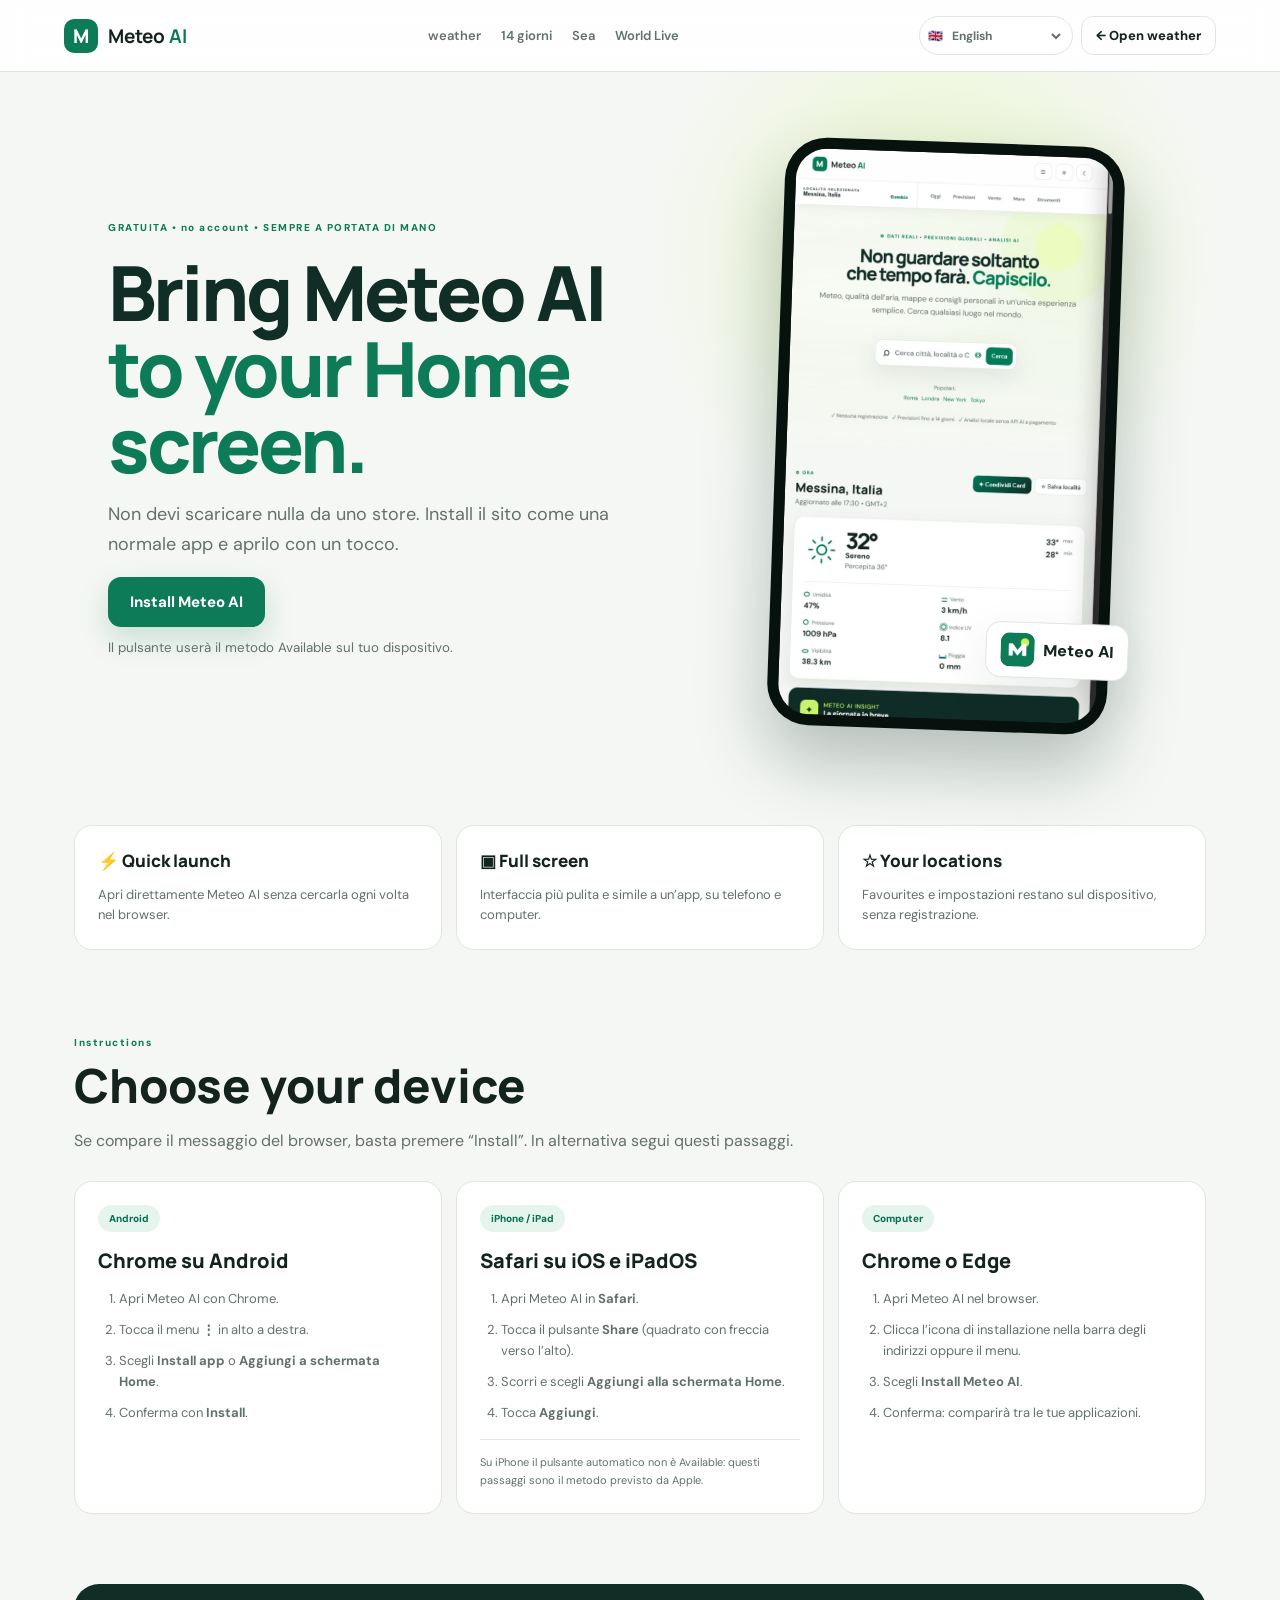
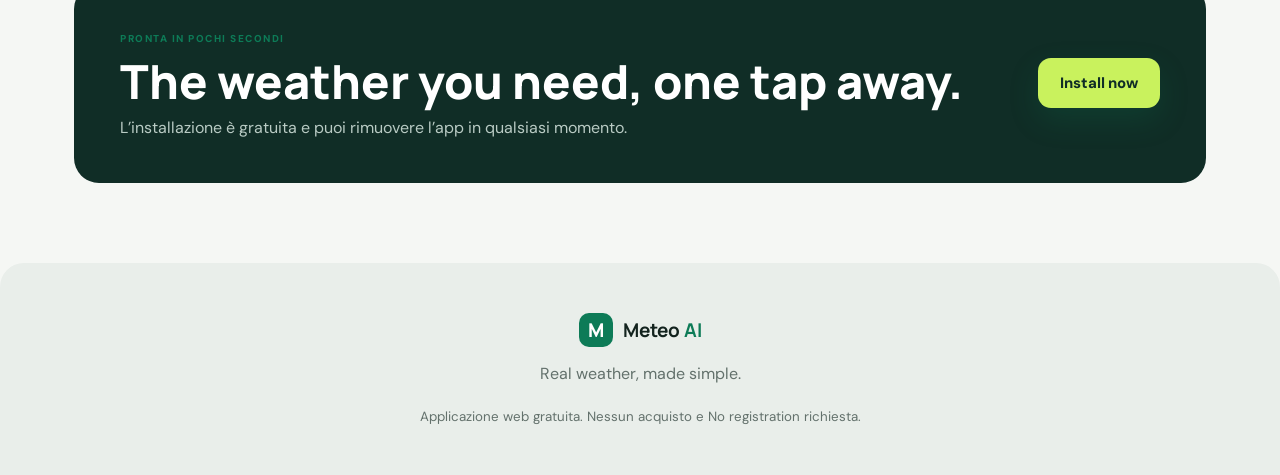
==== commit 064611ac: "Add multilingual UI and international SEO" ====
--- a/installa.html
+++ b/installa.html
@@ -22,6 +22,11 @@
   <meta name="twitter:card" content="summary_large_image" />
   <meta name="twitter:image" content="https://meteo-ai.vercel.app/social-preview.jpg?v=20260723b" />
   <link rel="canonical" href="https://meteo-ai.vercel.app/installa.html" />
+  <link rel="alternate" hreflang="it" href="https://meteo-ai.vercel.app/installa.html" />
+  <link rel="alternate" hreflang="en" href="https://meteo-ai.vercel.app/en/install" />
+  <link rel="alternate" hreflang="fr" href="https://meteo-ai.vercel.app/fr/install" />
+  <link rel="alternate" hreflang="pt-BR" href="https://meteo-ai.vercel.app/pt-br/install" />
+  <link rel="alternate" hreflang="x-default" href="https://meteo-ai.vercel.app/installa.html" />
   <link rel="manifest" href="/manifest.webmanifest" />
   <link rel="icon" href="/icon.svg" type="image/svg+xml" />
   <link rel="apple-touch-icon" sizes="180x180" href="/apple-touch-icon.png" />
@@ -35,6 +40,7 @@
   <link href="https://fonts.googleapis.com/css2?family=DM+Sans:wght@400;500;600;700&family=Manrope:wght@600;700;800&display=swap" rel="stylesheet">
   <link rel="stylesheet" href="/styles.css" />
   <link rel="stylesheet" href="/install.css" />
+  <script src="/i18n.js"></script>
   <script type="application/ld+json">
   {"@context":"https://schema.org","@type":"WebPage","name":"Installa Meteo AI","url":"https://meteo-ai.vercel.app/installa.html","description":"Guida per installare gratuitamente Meteo AI su smartphone, tablet e computer.","inLanguage":"it-IT","isPartOf":{"@id":"https://meteo-ai.vercel.app/#website"}}
   </script>
@@ -43,7 +49,7 @@
   <header class="topbar install-topbar">
     <a class="brand" href="/"><span class="brand-mark">M</span><span>Meteo <b>AI</b></span></a>
     <nav><a href="/">Meteo</a><a href="/#fourteenDays">14 giorni</a><a href="/#marineSection">Mare</a><a href="/world-live.html">Mondo Live</a></nav>
-    <a class="install-back" href="/">← Apri il meteo</a>
+    <div class="header-actions"><a class="install-back" href="/">← Apri il meteo</a></div>
   </header>
   <main class="install-main">
     <section class="install-hero">
--- a/styles.css
+++ b/styles.css
@@ -97,6 +97,7 @@
 
 /* Reliability and transparency improvements */
 .language-status{display:inline-flex;align-items:center;border:1px solid var(--line);border-radius:20px;padding:9px 12px;color:var(--muted);font-size:12px;font-weight:700;white-space:nowrap}
+.language-picker{display:inline-flex;align-items:center;gap:5px;border:1px solid var(--line);border-radius:20px;padding:5px 8px;color:var(--muted);background:var(--surface);font-size:12px;font-weight:700;white-space:nowrap}.language-picker select{max-width:116px;border:0;outline:0;background:transparent;color:inherit;font:inherit;cursor:pointer}.language-picker option{background:var(--surface);color:var(--ink)}
 .port-form .route-ack{grid-column:1/-1;display:flex;align-items:flex-start;gap:9px;padding:11px 13px;border:1px solid #e4b857;border-radius:10px;background:#fff8df;color:#624900;font-size:11px;line-height:1.45}
 .port-form .route-ack input{width:auto;min-width:auto;margin-top:2px}
 .navigation-safety{display:flex;gap:14px;align-items:flex-start;margin:0 0 13px;padding:14px 16px;border:1px solid #df9b91;border-radius:13px;background:#fff1ef}
@@ -110,7 +111,7 @@
 body.dark .port-form .route-ack,body.dark .navigation-safety,body.dark .legal-document .legal-missing{background:#332d19;color:#f3dc9b;border-color:#816c35}
 body.dark .navigation-safety b{color:#ffb6aa}
 body.dark .navigation-safety p{color:#e6c2bc}
-@media(max-width:900px){.language-status{display:none}}
+@media(max-width:900px){.language-status{display:none}.language-picker{padding:5px}.language-picker select{width:24px;max-width:24px;color:transparent}.language-picker select option{color:var(--ink)}}
 
 .history-card.history-today{background:linear-gradient(145deg,#0b5d47,#0c7a5a);color:#fff}.history-card.history-today small,.history-card.history-today span{color:#d1eee4}
 
@@ -150,3 +151,11 @@
 .forecast-priority{margin-top:28px}
 @media(max-width:760px){.next-days-summary-grid{grid-template-columns:1fr}.next-day-mini{grid-template-columns:minmax(72px,.8fr) 38px minmax(90px,1.2fr) auto}}
 @media(max-width:430px){.next-day-mini{grid-template-columns:64px 34px 1fr auto;padding:10px 9px;gap:7px}.next-day-condition small{font-size:10px}.next-day-condition b{max-width:82px;overflow:hidden;text-overflow:ellipsis;white-space:nowrap}}
+
+/* Impedisce ai pannelli off-canvas e alle griglie desktop di allargare la viewport mobile. */
+html,body{max-width:100%;overflow-x:hidden}
+@media(max-width:800px){
+  .confidence-panel,.wind-dashboard{grid-template-columns:minmax(0,1fr)}
+  .confidence-panel>*,.wind-dashboard>*,.ai-tools>*{min-width:0;max-width:100%}
+  .wind-hours,.wind-days{width:100%}
+}
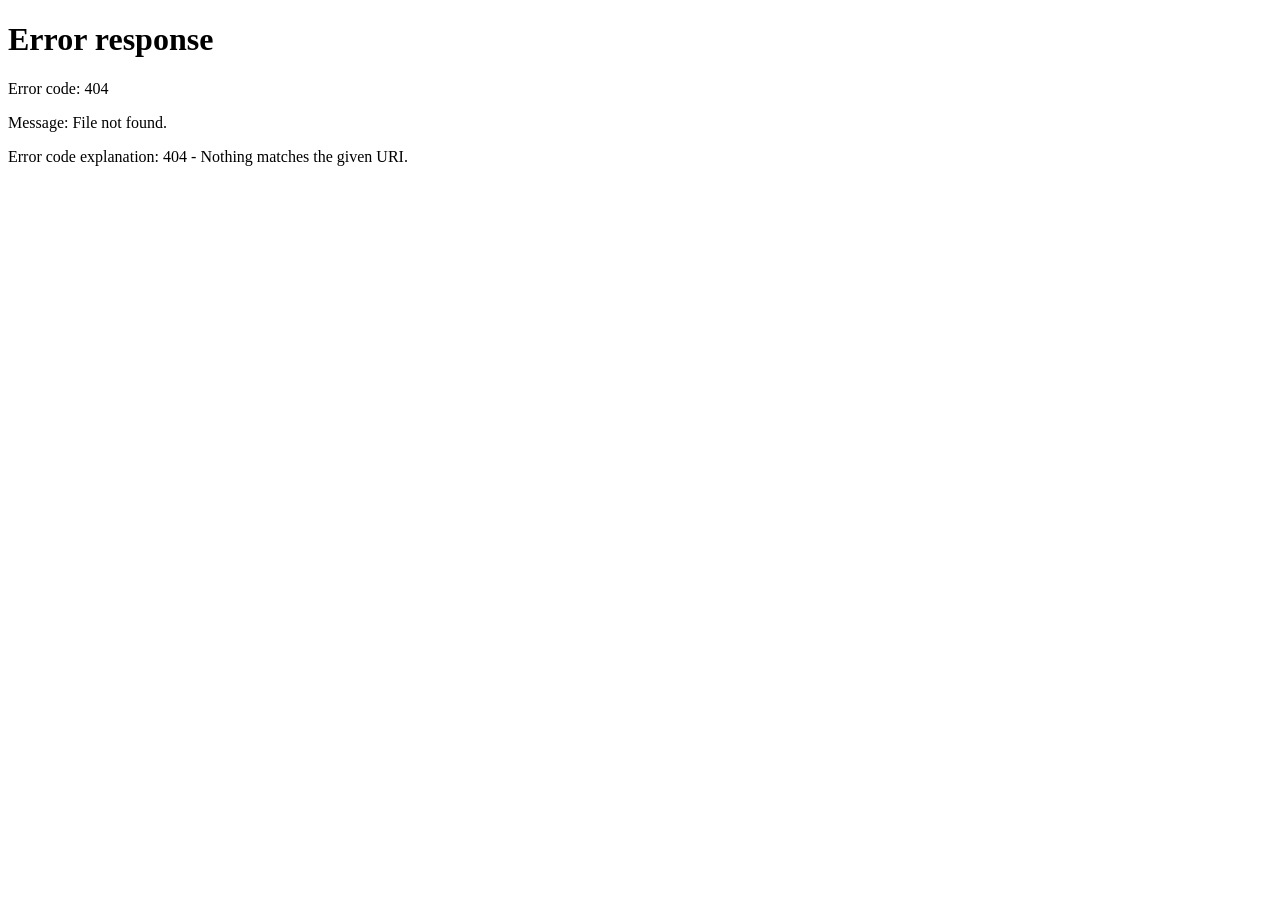
==== commit a4f0646f: "Fix international SEO, locality identity, forecast freshness and sitemap scaling" ====
--- a/installa.html
+++ b/installa.html
@@ -27,6 +27,7 @@
   <link rel="alternate" hreflang="fr" href="https://meteo-ai.vercel.app/fr/install" />
   <link rel="alternate" hreflang="pt-BR" href="https://meteo-ai.vercel.app/pt-br/install" />
   <link rel="alternate" hreflang="x-default" href="https://meteo-ai.vercel.app/installa.html" />
+  <link rel="alternate" hreflang="es" href="https://meteo-ai.vercel.app/es/install" />
   <link rel="manifest" href="/manifest.webmanifest" />
   <link rel="icon" href="/icon.svg" type="image/svg+xml" />
   <link rel="apple-touch-icon" sizes="180x180" href="/apple-touch-icon.png" />
